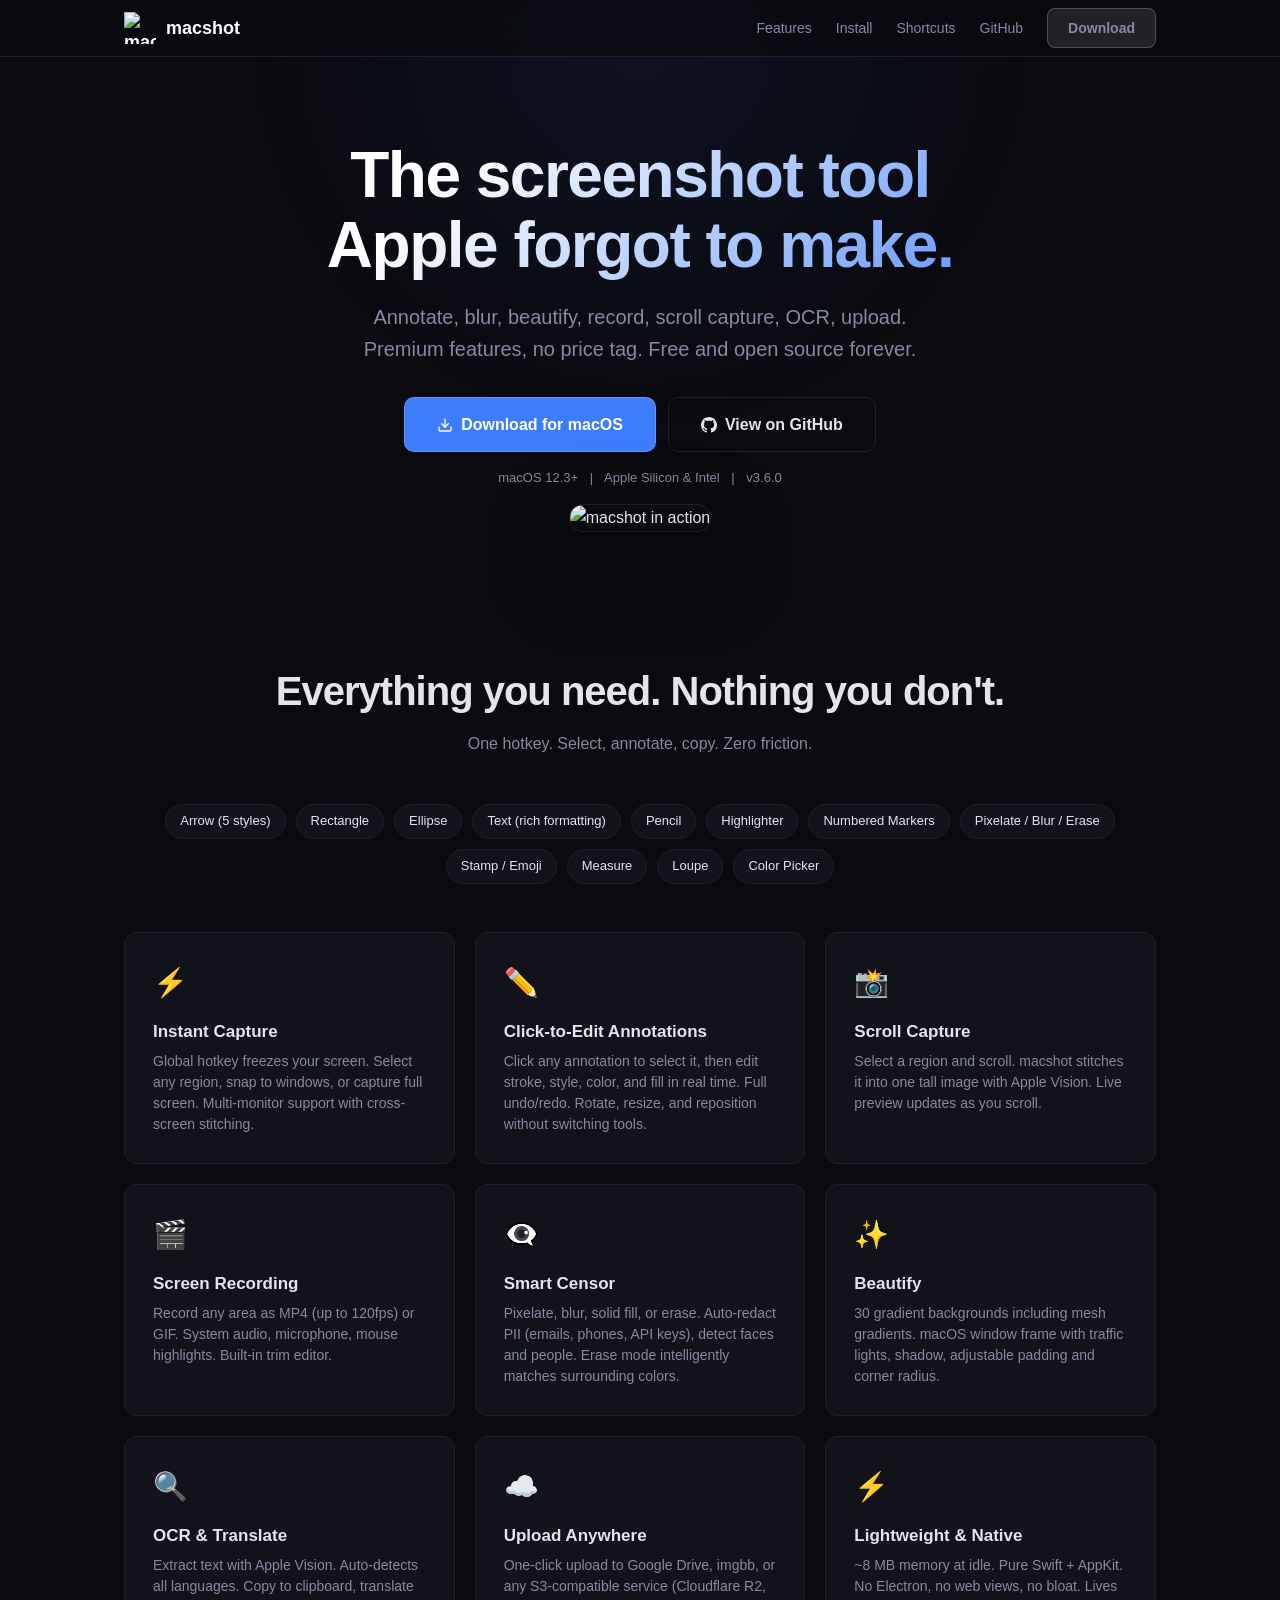
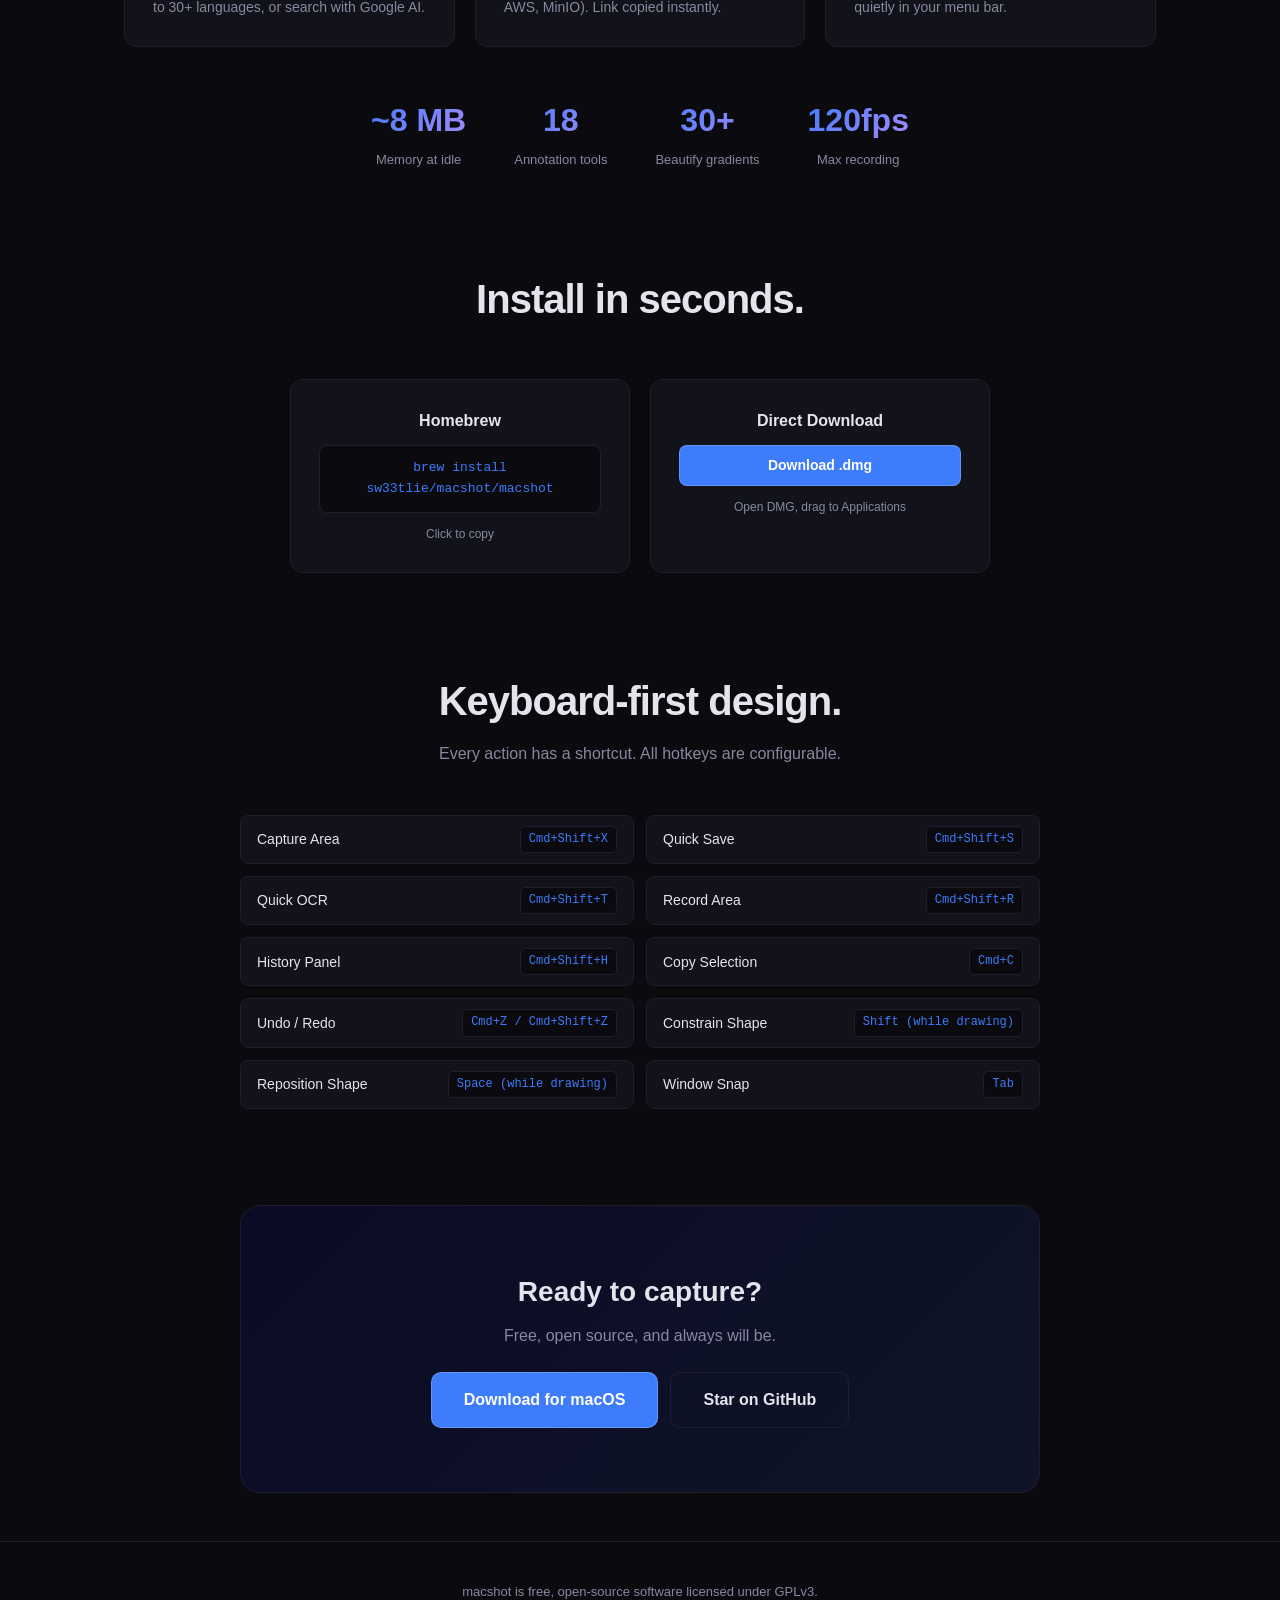
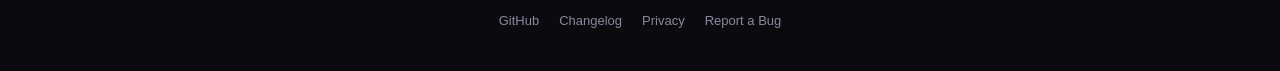
==== website/index.html @ 71cc1fae "fix: meta description matches hero messaging" ====
<!DOCTYPE html>
<html lang="en">
<head>
<meta charset="utf-8">
<meta name="viewport" content="width=device-width,initial-scale=1">
<title>macshot — Free Screenshot & Recording Tool for macOS</title>
<meta name="description" content="The screenshot tool Apple forgot to make. Annotate, blur, beautify, record, scroll capture, OCR, upload. Premium features, no price tag. Free and open source forever.">
<meta name="theme-color" content="#211BEF">
<meta property="og:title" content="macshot — Free Screenshot & Recording Tool for macOS">
<meta property="og:description" content="Capture, annotate, record. Native, fast, free. The screenshot tool Apple should have made.">
<meta property="og:type" content="website">
<meta property="og:url" content="https://macshot.io">
<meta property="og:image" content="https://macshot.io/preview.png">
<meta name="twitter:card" content="summary_large_image">
<link rel="icon" href="favicon-16.png" type="image/png" sizes="16x16">
<link rel="icon" href="favicon.png" type="image/png" sizes="32x32">
<link rel="apple-touch-icon" href="apple-touch-icon.png">
<style>
*{margin:0;padding:0;box-sizing:border-box}
:root{--accent:#3D7CFB;--accent2:#211BEF;--bg:#0a0a0f;--card:#12121a;--border:#1e1e2e;--text:#e4e4ed;--muted:#8888a0;--radius:12px}
body{font-family:-apple-system,BlinkMacSystemFont,"SF Pro Display","Segoe UI",sans-serif;background:var(--bg);color:var(--text);line-height:1.6;-webkit-font-smoothing:antialiased;overflow-x:hidden}
a{color:var(--accent);text-decoration:none}
a:hover{text-decoration:underline}

/* Glow background */
.glow{position:fixed;top:-40%;left:50%;transform:translateX(-50%);width:800px;height:800px;background:radial-gradient(circle,rgba(61,124,251,.08) 0%,transparent 70%);pointer-events:none;z-index:0}

/* Layout */
.wrap{max-width:1080px;margin:0 auto;padding:0 24px;position:relative;z-index:1}
section{padding:48px 0}

/* Nav */
nav{position:fixed;top:0;left:0;right:0;z-index:100;backdrop-filter:blur(20px);-webkit-backdrop-filter:blur(20px);background:rgba(10,10,15,.75);border-bottom:1px solid var(--border)}
nav .wrap{display:flex;align-items:center;justify-content:space-between;height:56px}
nav .logo{display:flex;align-items:center;gap:10px;font-weight:700;font-size:18px;color:#fff}
nav .logo img{width:32px;height:32px}
nav .links{display:flex;gap:24px;align-items:center;font-size:14px}
nav .links a{color:var(--muted);transition:color .2s}
nav .links a:hover{color:#fff;text-decoration:none}
@media(max-width:640px){nav .links a:not(.btn){display:none}}
.btn{display:inline-flex;align-items:center;gap:8px;padding:8px 20px;border-radius:8px;font-weight:600;font-size:14px;transition:all .2s;border:none;cursor:pointer}
.btn-primary{background:rgba(255,255,255,.1);color:#fff;border:1px solid rgba(255,255,255,.2)}
.btn-primary:hover{background:rgba(255,255,255,.18);text-decoration:none;transform:translateY(-1px)}
.btn-accent{background:var(--accent);color:#fff}
.btn-accent:hover{background:#5090ff;text-decoration:none;transform:translateY(-1px)}
.btn-outline{background:transparent;color:var(--text);border:1px solid var(--border)}
.btn-outline:hover{border-color:var(--muted);text-decoration:none}
.btn-big{padding:14px 32px;font-size:16px;border-radius:10px}

/* Hero */
.hero{padding-top:140px;text-align:center}
/* Blue buttons for hero/cta/install (override white nav button) */
.hero .btn-primary,.cta .btn-primary,.install-card .btn-primary{background:var(--accent);color:#fff}
.hero .btn-primary:hover,.cta .btn-primary:hover,.install-card .btn-primary:hover{background:#5090ff}
.hero h1{font-size:clamp(36px,6vw,64px);font-weight:800;letter-spacing:-1.5px;line-height:1.1;background:linear-gradient(135deg,#fff 30%,var(--accent));-webkit-background-clip:text;-webkit-text-fill-color:transparent;background-clip:text}
.hero .sub{font-size:clamp(16px,2.5vw,20px);color:var(--muted);max-width:600px;margin:20px auto 0}
.hero .actions{display:flex;gap:12px;justify-content:center;margin-top:32px;flex-wrap:wrap}
.hero .meta{margin-top:16px;font-size:13px;color:var(--muted)}
.hero .meta span{margin:0 8px}

/* Preview */
.preview{padding-top:0;padding-bottom:80px;margin-top:-32px;text-align:center}
.preview img{max-width:100%;border-radius:16px;box-shadow:0 32px 80px rgba(0,0,0,.5),0 0 0 1px var(--border);animation:float 6s ease-in-out infinite}
@keyframes float{0%,100%{transform:translateY(0)}50%{transform:translateY(-8px)}}

/* Features grid */
.features{display:grid;grid-template-columns:repeat(auto-fit,minmax(300px,1fr));gap:20px}
.feature{background:var(--card);border:1px solid var(--border);border-radius:var(--radius);padding:28px;transition:border-color .3s,transform .3s}
.feature:hover{border-color:rgba(61,124,251,.3);transform:translateY(-2px)}
.feature .icon{font-size:28px;margin-bottom:12px}
.feature h3{font-size:17px;font-weight:700;margin-bottom:6px}
.feature p{font-size:14px;color:var(--muted);line-height:1.5}

/* Section headers */
.section-label{text-align:center;margin-bottom:48px}
.section-label h2{font-size:clamp(28px,4vw,40px);font-weight:800;letter-spacing:-1px}
.section-label p{color:var(--muted);margin-top:8px;font-size:16px}

/* Tools strip */
.tools-strip{display:flex;flex-wrap:wrap;gap:10px;justify-content:center;margin-bottom:48px}
.tool-tag{background:var(--card);border:1px solid var(--border);padding:6px 14px;border-radius:20px;font-size:13px;font-weight:500;white-space:nowrap}

/* Install */
.install-grid{display:grid;grid-template-columns:1fr 1fr;gap:20px;max-width:700px;margin:0 auto}
@media(max-width:600px){.install-grid{grid-template-columns:1fr}}
.install-card{background:var(--card);border:1px solid var(--border);border-radius:var(--radius);padding:28px;text-align:center}
.install-card h3{font-size:16px;font-weight:700;margin-bottom:12px}
.install-card code{display:block;background:var(--bg);padding:12px 16px;border-radius:8px;font-family:"SF Mono",Menlo,monospace;font-size:13px;color:var(--accent);margin-bottom:12px;user-select:all;cursor:pointer;border:1px solid var(--border)}
.install-card .note{font-size:12px;color:var(--muted)}

/* Stats */
.stats{display:flex;justify-content:center;gap:48px;flex-wrap:wrap;margin-top:48px}
.stat{text-align:center}
.stat .num{font-size:32px;font-weight:800;background:linear-gradient(135deg,var(--accent),#a78bfa);-webkit-background-clip:text;-webkit-text-fill-color:transparent;background-clip:text}
.stat .label{font-size:13px;color:var(--muted);margin-top:4px}

/* Shortcuts */
.shortcuts{display:grid;grid-template-columns:repeat(auto-fit,minmax(260px,1fr));gap:12px;max-width:800px;margin:0 auto}
.shortcut{display:flex;justify-content:space-between;align-items:center;background:var(--card);border:1px solid var(--border);border-radius:8px;padding:10px 16px;font-size:14px}
.shortcut kbd{background:var(--bg);border:1px solid var(--border);padding:3px 8px;border-radius:5px;font-family:"SF Mono",Menlo,monospace;font-size:12px;color:var(--accent)}

/* CTA */
.cta{text-align:center;background:linear-gradient(135deg,rgba(33,27,239,.1),rgba(61,124,251,.1));border:1px solid var(--border);border-radius:20px;padding:64px 32px;margin:0 auto;max-width:800px}
.cta h2{font-size:28px;font-weight:800;margin-bottom:8px}
.cta p{color:var(--muted);margin-bottom:24px}

/* Footer */
footer{text-align:center;padding:40px 0;font-size:13px;color:var(--muted);border-top:1px solid var(--border)}
footer a{color:var(--muted)}
footer a:hover{color:var(--text)}
footer .links{display:flex;gap:20px;justify-content:center;margin-top:8px}
</style>
</head>
<body>
<div class="glow"></div>

<nav>
<div class="wrap">
<a href="/" class="logo"><img src="logo.svg" alt="macshot" width="32" height="32">macshot</a>
<div class="links">
<a href="#features">Features</a>
<a href="#install">Install</a>
<a href="#shortcuts">Shortcuts</a>
<a href="https://github.com/sw33tLie/macshot" target="_blank">GitHub</a>
<a href="https://github.com/sw33tLie/macshot/releases/latest/download/MacShot.dmg" class="btn btn-primary">Download</a>
</div>
</div>
</nav>

<section class="hero">
<div class="wrap">
<h1>The screenshot tool<br>Apple forgot to make.</h1>
<p class="sub">Annotate, blur, beautify, record, scroll capture, OCR, upload.<br>Premium features, no price tag. Free and open source forever.</p>
<div class="actions">
<a href="https://github.com/sw33tLie/macshot/releases/latest/download/MacShot.dmg" class="btn btn-primary btn-big">
<svg width="16" height="16" fill="none" stroke="currentColor" stroke-width="2" stroke-linecap="round" viewBox="0 0 24 24"><path d="M21 15v4a2 2 0 0 1-2 2H5a2 2 0 0 1-2-2v-4"/><polyline points="7 10 12 15 17 10"/><line x1="12" y1="15" x2="12" y2="3"/></svg>
Download for macOS
</a>
<a href="https://github.com/sw33tLie/macshot" class="btn btn-outline btn-big" target="_blank">
<svg width="16" height="16" viewBox="0 0 16 16" fill="currentColor"><path d="M8 0C3.58 0 0 3.58 0 8c0 3.54 2.29 6.53 5.47 7.59.4.07.55-.17.55-.38 0-.19-.01-.82-.01-1.49-2.01.37-2.53-.49-2.69-.94-.09-.23-.48-.94-.82-1.13-.28-.15-.68-.52-.01-.53.63-.01 1.08.58 1.23.82.72 1.21 1.87.87 2.33.66.07-.52.28-.87.51-1.07-1.78-.2-3.64-.89-3.64-3.95 0-.87.31-1.59.82-2.15-.08-.2-.36-1.02.08-2.12 0 0 .67-.21 2.2.82.64-.18 1.32-.27 2-.27.68 0 1.36.09 2 .27 1.53-1.04 2.2-.82 2.2-.82.44 1.1.16 1.92.08 2.12.51.56.82 1.27.82 2.15 0 3.07-1.87 3.75-3.65 3.95.29.25.54.73.54 1.48 0 1.07-.01 1.93-.01 2.2 0 .21.15.46.55.38A8.01 8.01 0 0 0 16 8c0-4.42-3.58-8-8-8z"/></svg>
View on GitHub
</a>
</div>
<p class="meta">macOS 12.3+ <span>|</span> Apple Silicon & Intel <span>|</span> v3.6.0</p>
</div>
</section>

<section class="preview">
<div class="wrap">
<img src="preview.png" alt="macshot in action" width="700" loading="lazy">
</div>
</section>

<section id="features">
<div class="wrap">
<div class="section-label">
<h2>Everything you need. Nothing you don't.</h2>
<p>One hotkey. Select, annotate, copy. Zero friction.</p>
</div>

<div class="tools-strip">
<span class="tool-tag">Arrow (5 styles)</span>
<span class="tool-tag">Rectangle</span>
<span class="tool-tag">Ellipse</span>
<span class="tool-tag">Text (rich formatting)</span>
<span class="tool-tag">Pencil</span>
<span class="tool-tag">Highlighter</span>
<span class="tool-tag">Numbered Markers</span>
<span class="tool-tag">Pixelate / Blur / Erase</span>
<span class="tool-tag">Stamp / Emoji</span>
<span class="tool-tag">Measure</span>
<span class="tool-tag">Loupe</span>
<span class="tool-tag">Color Picker</span>
</div>

<div class="features">
<div class="feature">
<div class="icon">&#9889;</div>
<h3>Instant Capture</h3>
<p>Global hotkey freezes your screen. Select any region, snap to windows, or capture full screen. Multi-monitor support with cross-screen stitching.</p>
</div>
<div class="feature">
<div class="icon">&#9999;&#65039;</div>
<h3>Click-to-Edit Annotations</h3>
<p>Click any annotation to select it, then edit stroke, style, color, and fill in real time. Full undo/redo. Rotate, resize, and reposition without switching tools.</p>
</div>
<div class="feature">
<div class="icon">&#128248;</div>
<h3>Scroll Capture</h3>
<p>Select a region and scroll. macshot stitches it into one tall image with Apple Vision. Live preview updates as you scroll.</p>
</div>
<div class="feature">
<div class="icon">&#127916;</div>
<h3>Screen Recording</h3>
<p>Record any area as MP4 (up to 120fps) or GIF. System audio, microphone, mouse highlights. Built-in trim editor.</p>
</div>
<div class="feature">
<div class="icon">&#128065;&#8205;&#128488;&#65039;</div>
<h3>Smart Censor</h3>
<p>Pixelate, blur, solid fill, or erase. Auto-redact PII (emails, phones, API keys), detect faces and people. Erase mode intelligently matches surrounding colors.</p>
</div>
<div class="feature">
<div class="icon">&#10024;</div>
<h3>Beautify</h3>
<p>30 gradient backgrounds including mesh gradients. macOS window frame with traffic lights, shadow, adjustable padding and corner radius.</p>
</div>
<div class="feature">
<div class="icon">&#128269;</div>
<h3>OCR & Translate</h3>
<p>Extract text with Apple Vision. Auto-detects all languages. Copy to clipboard, translate to 30+ languages, or search with Google AI.</p>
</div>
<div class="feature">
<div class="icon">&#9729;&#65039;</div>
<h3>Upload Anywhere</h3>
<p>One-click upload to Google Drive, imgbb, or any S3-compatible service (Cloudflare R2, AWS, MinIO). Link copied instantly.</p>
</div>
<div class="feature">
<div class="icon">&#9889;</div>
<h3>Lightweight & Native</h3>
<p>~8 MB memory at idle. Pure Swift + AppKit. No Electron, no web views, no bloat. Lives quietly in your menu bar.</p>
</div>
</div>

<div class="stats">
<div class="stat"><div class="num">~8 MB</div><div class="label">Memory at idle</div></div>
<div class="stat"><div class="num">18</div><div class="label">Annotation tools</div></div>
<div class="stat"><div class="num">30+</div><div class="label">Beautify gradients</div></div>
<div class="stat"><div class="num">120fps</div><div class="label">Max recording</div></div>
</div>
</div>
</section>

<section id="install">
<div class="wrap">
<div class="section-label">
<h2>Install in seconds.</h2>
</div>
<div class="install-grid">
<div class="install-card">
<h3>Homebrew</h3>
<code onclick="navigator.clipboard.writeText('brew install sw33tlie/macshot/macshot')">brew install sw33tlie/macshot/macshot</code>
<p class="note">Click to copy</p>
</div>
<div class="install-card">
<h3>Direct Download</h3>
<a href="https://github.com/sw33tLie/macshot/releases/latest/download/MacShot.dmg" class="btn btn-primary" style="width:100%;justify-content:center">Download .dmg</a>
<p class="note" style="margin-top:12px">Open DMG, drag to Applications</p>
</div>
</div>
</div>
</section>

<section id="shortcuts">
<div class="wrap">
<div class="section-label">
<h2>Keyboard-first design.</h2>
<p>Every action has a shortcut. All hotkeys are configurable.</p>
</div>
<div class="shortcuts">
<div class="shortcut"><span>Capture Area</span><kbd>Cmd+Shift+X</kbd></div>
<div class="shortcut"><span>Quick Save</span><kbd>Cmd+Shift+S</kbd></div>
<div class="shortcut"><span>Quick OCR</span><kbd>Cmd+Shift+T</kbd></div>
<div class="shortcut"><span>Record Area</span><kbd>Cmd+Shift+R</kbd></div>
<div class="shortcut"><span>History Panel</span><kbd>Cmd+Shift+H</kbd></div>
<div class="shortcut"><span>Copy Selection</span><kbd>Cmd+C</kbd></div>
<div class="shortcut"><span>Undo / Redo</span><kbd>Cmd+Z / Cmd+Shift+Z</kbd></div>
<div class="shortcut"><span>Constrain Shape</span><kbd>Shift (while drawing)</kbd></div>
<div class="shortcut"><span>Reposition Shape</span><kbd>Space (while drawing)</kbd></div>
<div class="shortcut"><span>Window Snap</span><kbd>Tab</kbd></div>
</div>
</div>
</section>

<section>
<div class="wrap">
<div class="cta">
<h2>Ready to capture?</h2>
<p>Free, open source, and always will be.</p>
<div style="display:flex;gap:12px;justify-content:center;flex-wrap:wrap">
<a href="https://github.com/sw33tLie/macshot/releases/latest" class="btn btn-primary btn-big" target="_blank">Download for macOS</a>
<a href="https://github.com/sw33tLie/macshot" class="btn btn-outline btn-big" target="_blank">Star on GitHub</a>
</div>
</div>
</div>
</section>

<footer>
<div class="wrap">
<p>macshot is free, open-source software licensed under GPLv3.</p>
<div class="links">
<a href="https://github.com/sw33tLie/macshot">GitHub</a>
<a href="https://github.com/sw33tLie/macshot/blob/main/CHANGELOG.md">Changelog</a>
<a href="https://github.com/sw33tLie/macshot/blob/main/PRIVACY.md">Privacy</a>
<a href="https://github.com/sw33tLie/macshot/issues">Report a Bug</a>
</div>
</div>
</footer>
</body>
</html>
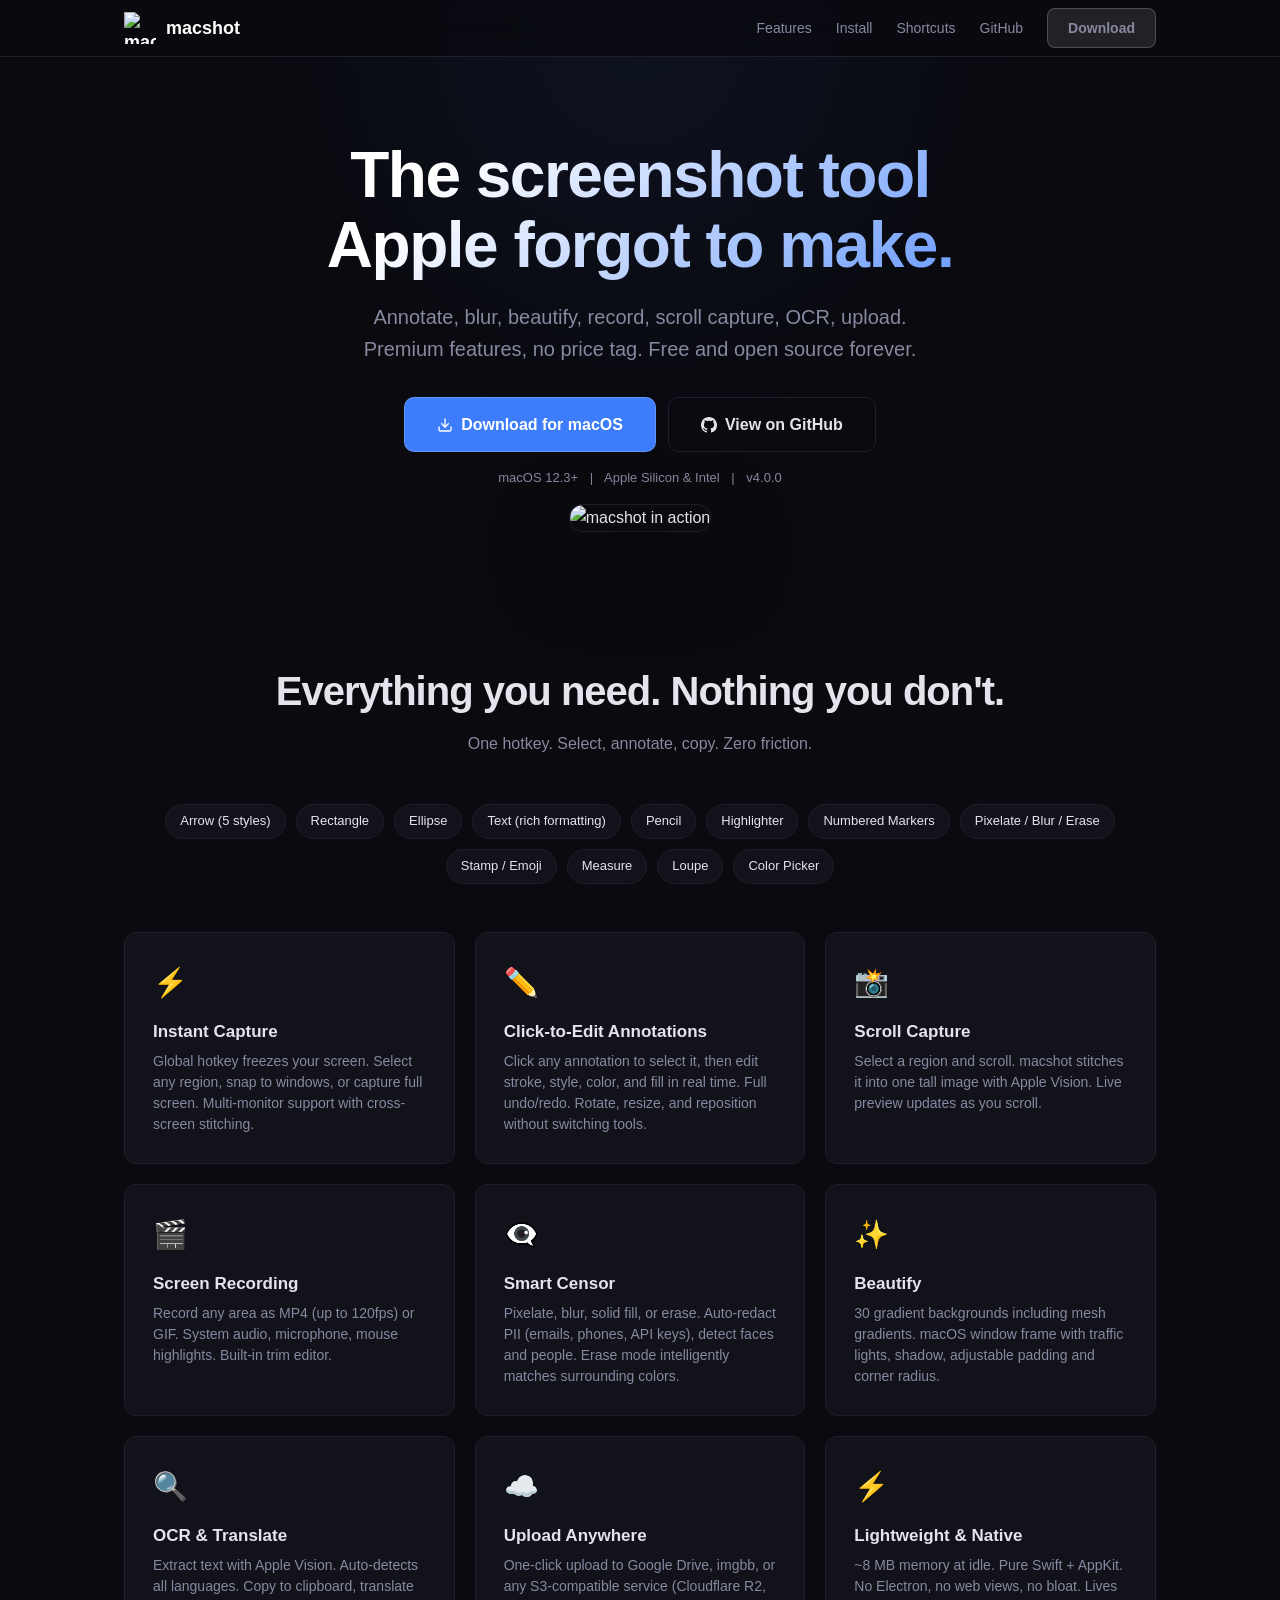
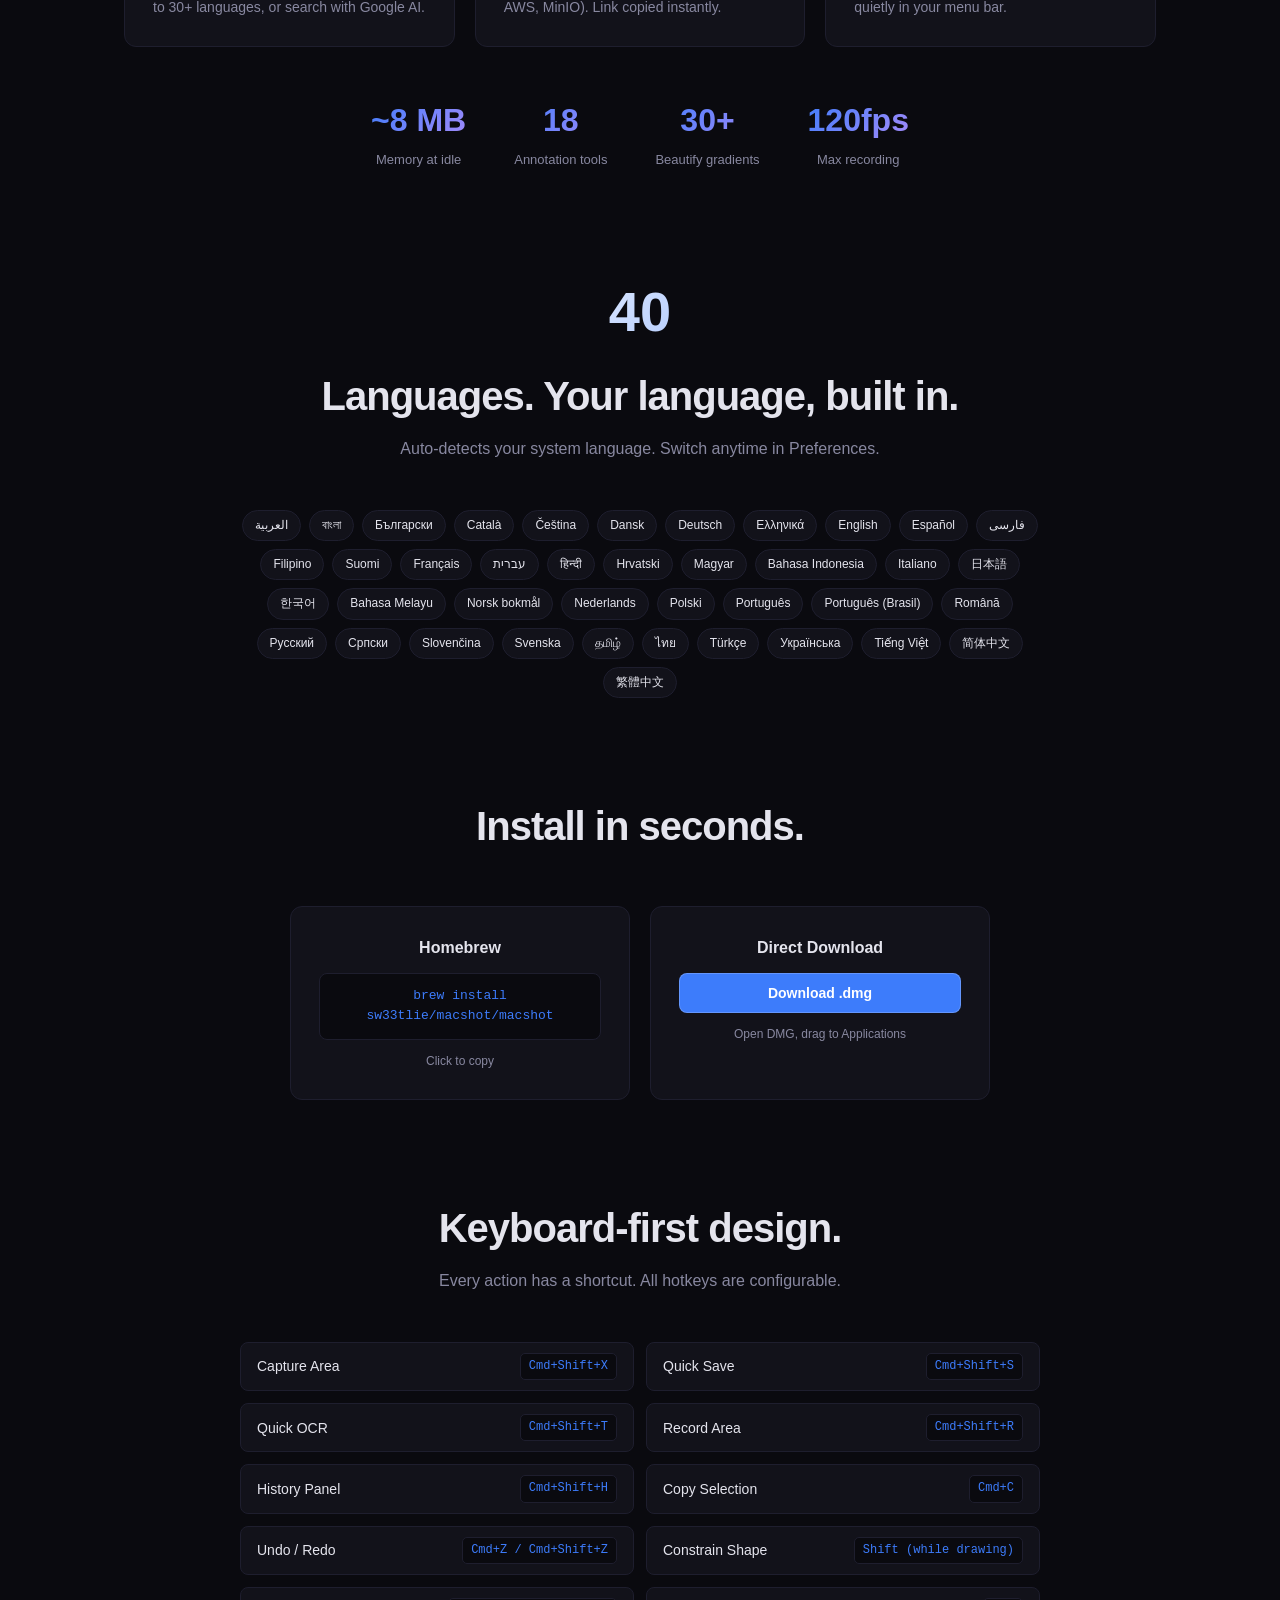
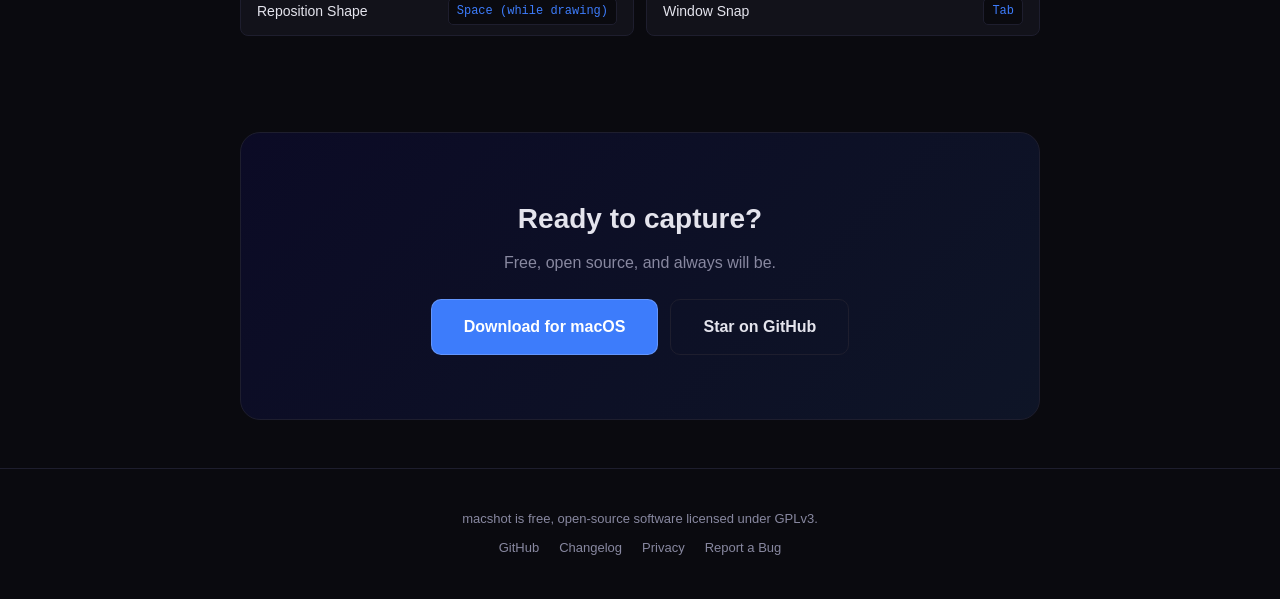
==== commit 506c7720: "ci: update appcast.xml for v4.0.0" ====
--- a/website/index.html
+++ b/website/index.html
@@ -80,6 +80,11 @@
 .tools-strip{display:flex;flex-wrap:wrap;gap:10px;justify-content:center;margin-bottom:48px}
 .tool-tag{background:var(--card);border:1px solid var(--border);padding:6px 14px;border-radius:20px;font-size:13px;font-weight:500;white-space:nowrap}
 
+/* Language tags */
+.lang-grid{display:flex;flex-wrap:wrap;gap:8px;justify-content:center;max-width:800px;margin:0 auto}
+.lang-tag{background:var(--card);border:1px solid var(--border);padding:5px 12px;border-radius:16px;font-size:12px;font-weight:500;white-space:nowrap;color:var(--text)}
+.lang-count{font-size:clamp(36px,5vw,56px);font-weight:800;background:linear-gradient(135deg,#fff 30%,var(--accent));-webkit-background-clip:text;-webkit-text-fill-color:transparent;background-clip:text;margin-bottom:8px}
+
 /* Install */
 .install-grid{display:grid;grid-template-columns:1fr 1fr;gap:20px;max-width:700px;margin:0 auto}
 @media(max-width:600px){.install-grid{grid-template-columns:1fr}}
@@ -141,7 +146,7 @@
 View on GitHub
 </a>
 </div>
-<p class="meta">macOS 12.3+ <span>|</span> Apple Silicon & Intel <span>|</span> v3.6.0</p>
+<p class="meta">macOS 12.3+ <span>|</span> Apple Silicon & Intel <span>|</span> v4.0.0</p>
 </div>
 </section>
 
@@ -230,6 +235,58 @@
 </div>
 </section>
 
+<section>
+<div class="wrap">
+<div class="section-label">
+<div class="lang-count">40</div>
+<h2>Languages. Your language, built in.</h2>
+<p>Auto-detects your system language. Switch anytime in Preferences.</p>
+</div>
+<div class="lang-grid">
+<span class="lang-tag">العربية</span>
+<span class="lang-tag">বাংলা</span>
+<span class="lang-tag">Български</span>
+<span class="lang-tag">Català</span>
+<span class="lang-tag">Čeština</span>
+<span class="lang-tag">Dansk</span>
+<span class="lang-tag">Deutsch</span>
+<span class="lang-tag">Ελληνικά</span>
+<span class="lang-tag">English</span>
+<span class="lang-tag">Español</span>
+<span class="lang-tag">فارسی</span>
+<span class="lang-tag">Filipino</span>
+<span class="lang-tag">Suomi</span>
+<span class="lang-tag">Français</span>
+<span class="lang-tag">עברית</span>
+<span class="lang-tag">हिन्दी</span>
+<span class="lang-tag">Hrvatski</span>
+<span class="lang-tag">Magyar</span>
+<span class="lang-tag">Bahasa Indonesia</span>
+<span class="lang-tag">Italiano</span>
+<span class="lang-tag">日本語</span>
+<span class="lang-tag">한국어</span>
+<span class="lang-tag">Bahasa Melayu</span>
+<span class="lang-tag">Norsk bokmål</span>
+<span class="lang-tag">Nederlands</span>
+<span class="lang-tag">Polski</span>
+<span class="lang-tag">Português</span>
+<span class="lang-tag">Português (Brasil)</span>
+<span class="lang-tag">Română</span>
+<span class="lang-tag">Русский</span>
+<span class="lang-tag">Српски</span>
+<span class="lang-tag">Slovenčina</span>
+<span class="lang-tag">Svenska</span>
+<span class="lang-tag">தமிழ்</span>
+<span class="lang-tag">ไทย</span>
+<span class="lang-tag">Türkçe</span>
+<span class="lang-tag">Українська</span>
+<span class="lang-tag">Tiếng Việt</span>
+<span class="lang-tag">简体中文</span>
+<span class="lang-tag">繁體中文</span>
+</div>
+</div>
+</section>
+
 <section id="install">
 <div class="wrap">
 <div class="section-label">
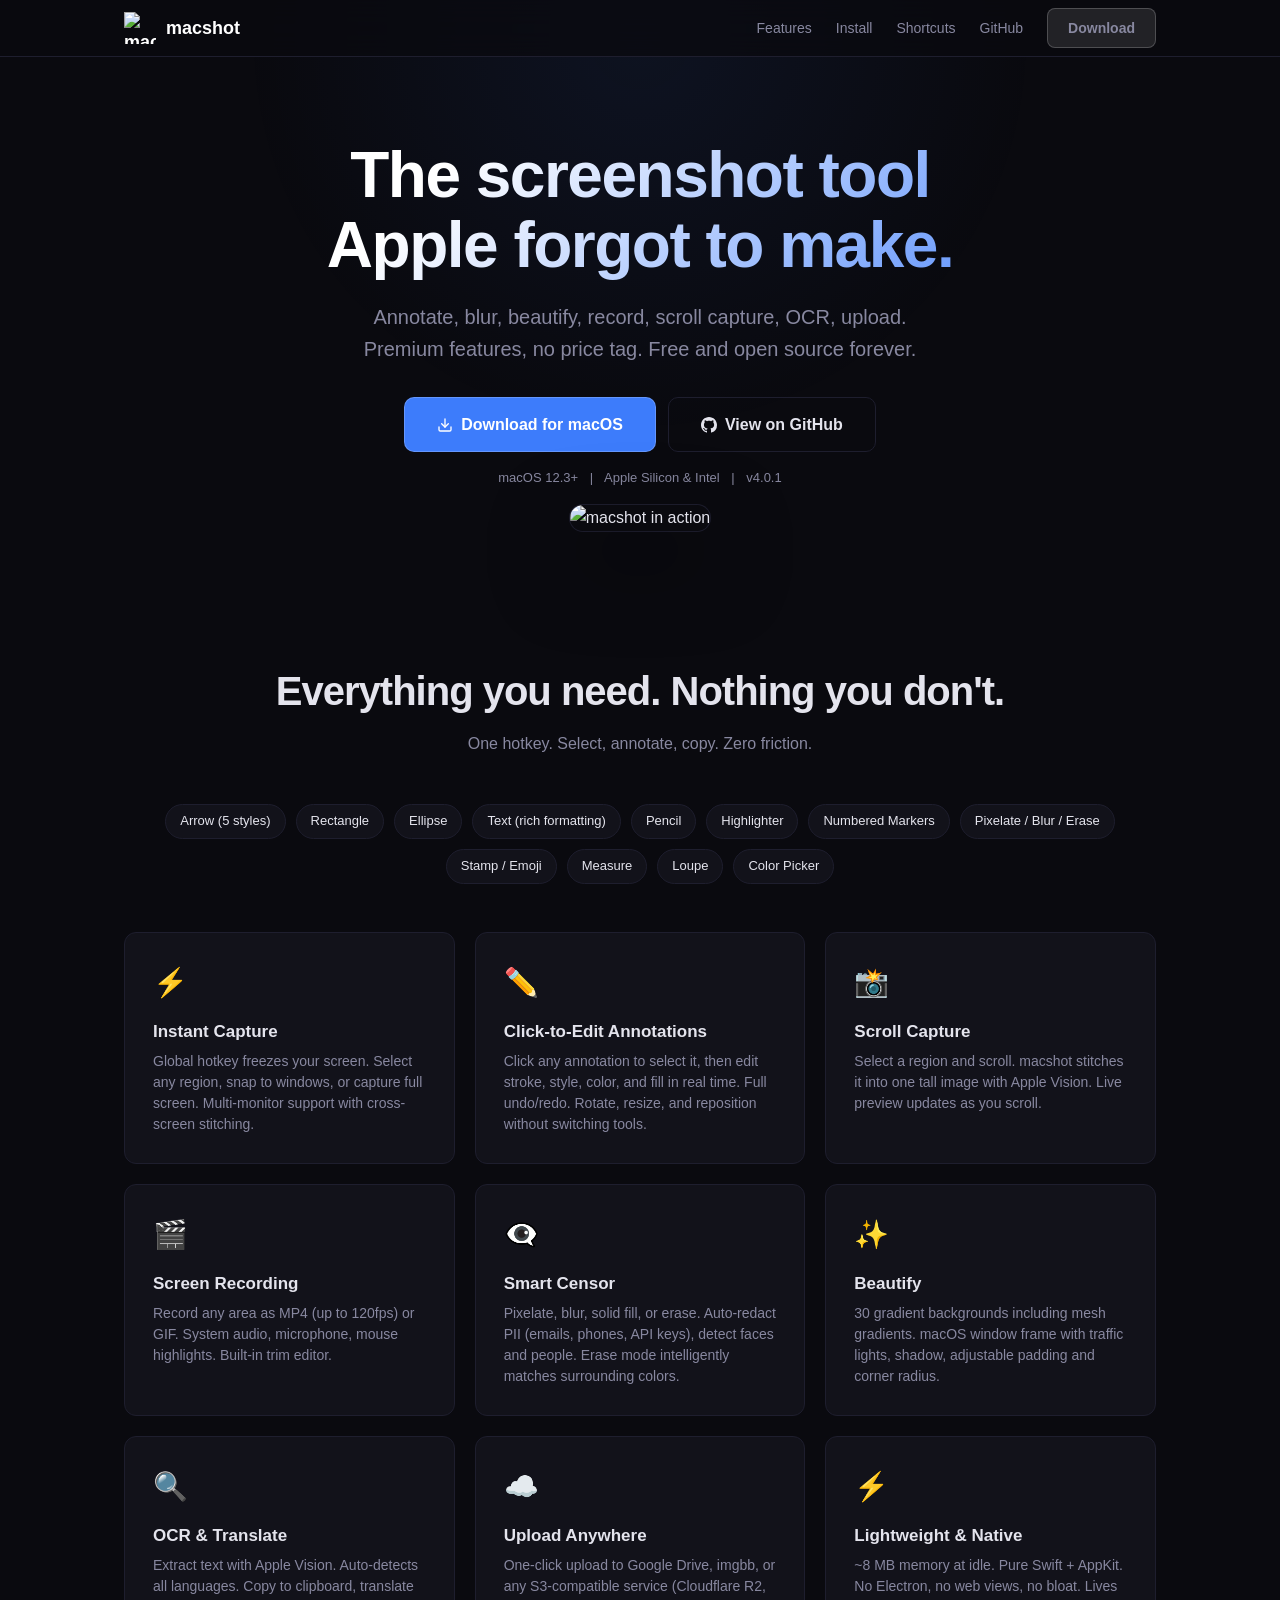
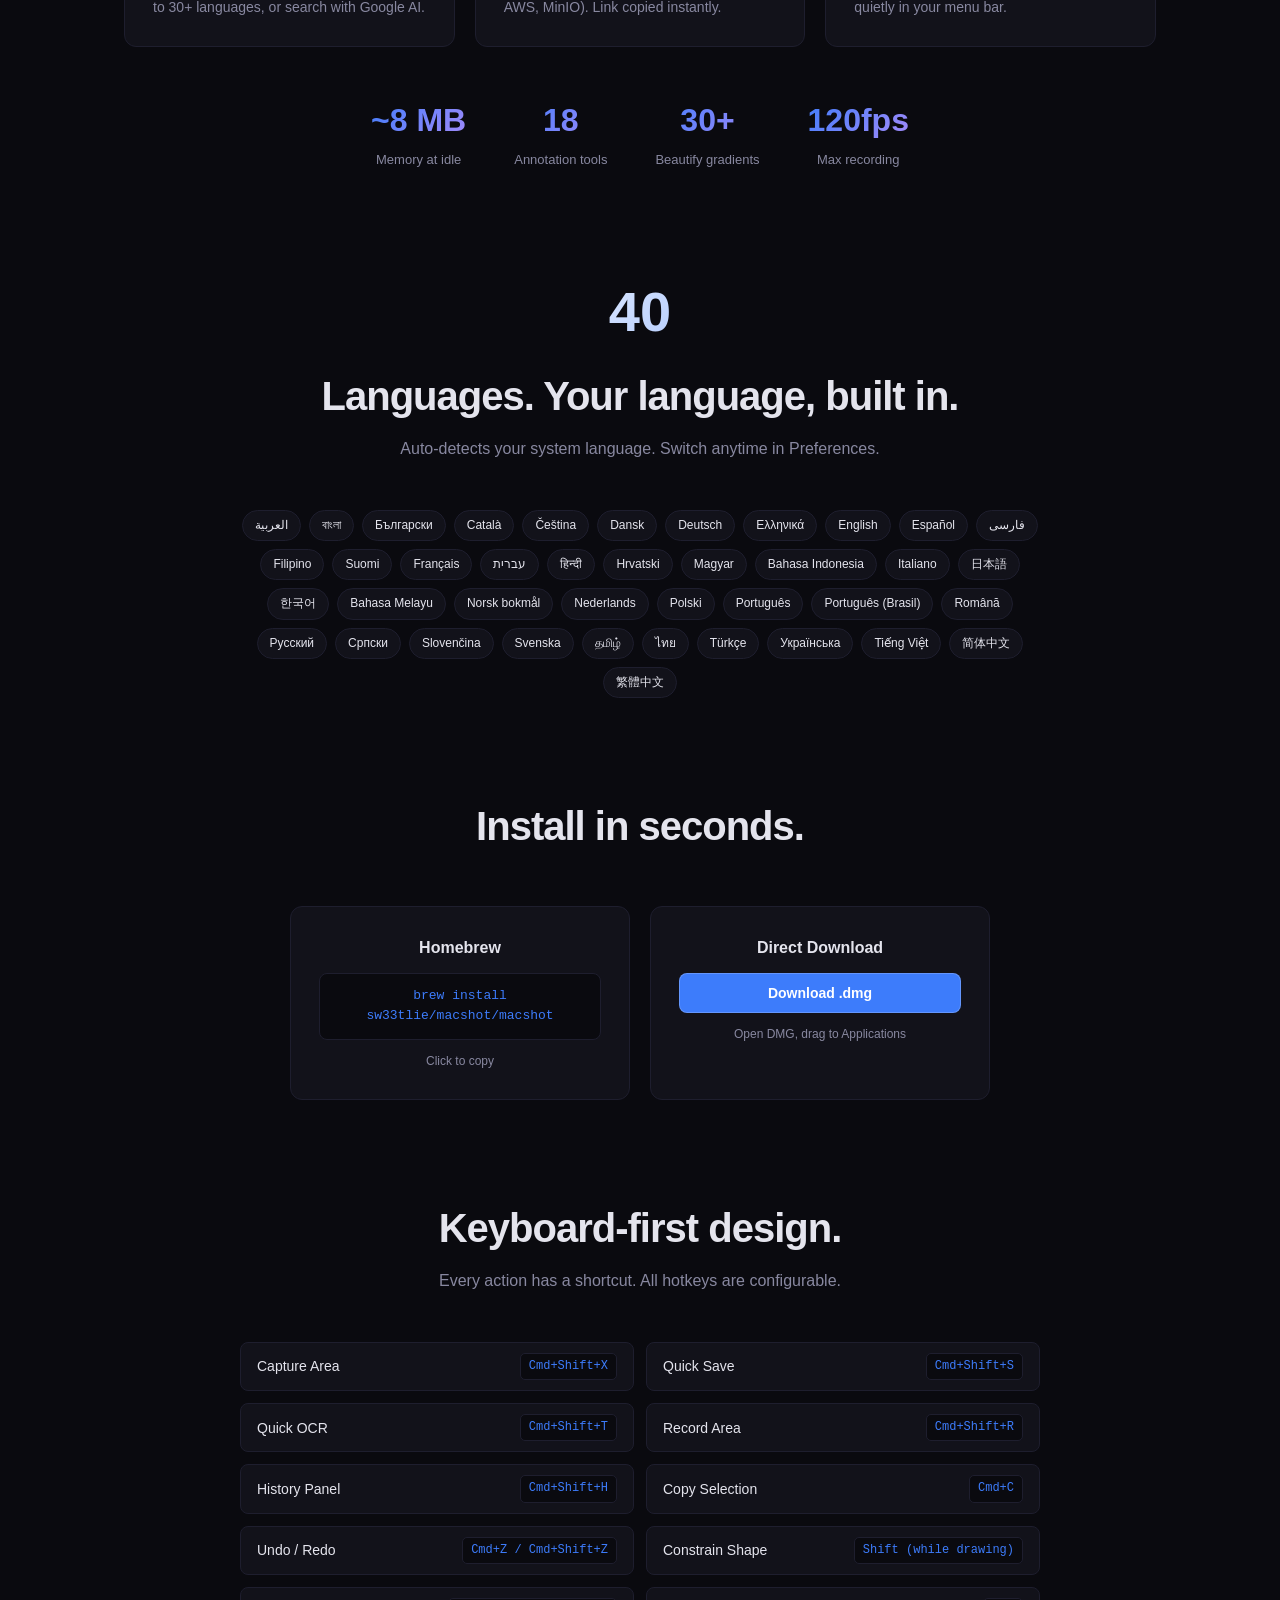
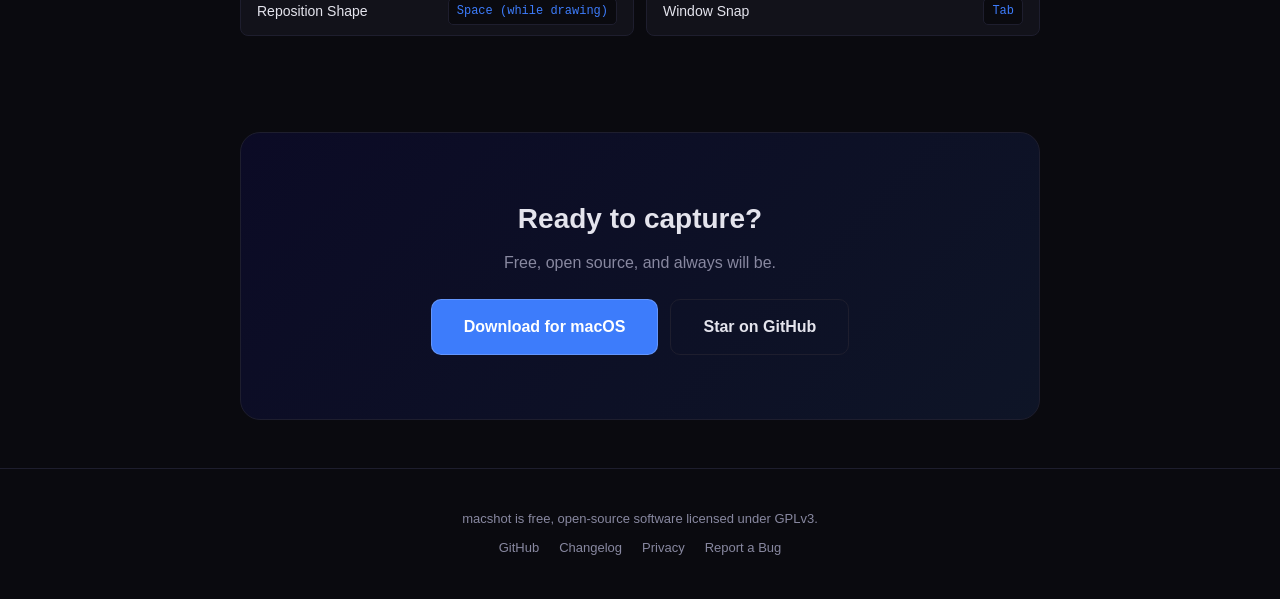
==== commit 2adb8d5e: "fix: crash on macOS 26 with mesh gradient beautify + center menu bar icon Pre-render mesh gradient C" ====
--- a/website/index.html
+++ b/website/index.html
@@ -146,7 +146,7 @@
 View on GitHub
 </a>
 </div>
-<p class="meta">macOS 12.3+ <span>|</span> Apple Silicon & Intel <span>|</span> v4.0.0</p>
+<p class="meta">macOS 12.3+ <span>|</span> Apple Silicon & Intel <span>|</span> v4.0.1</p>
 </div>
 </section>
 
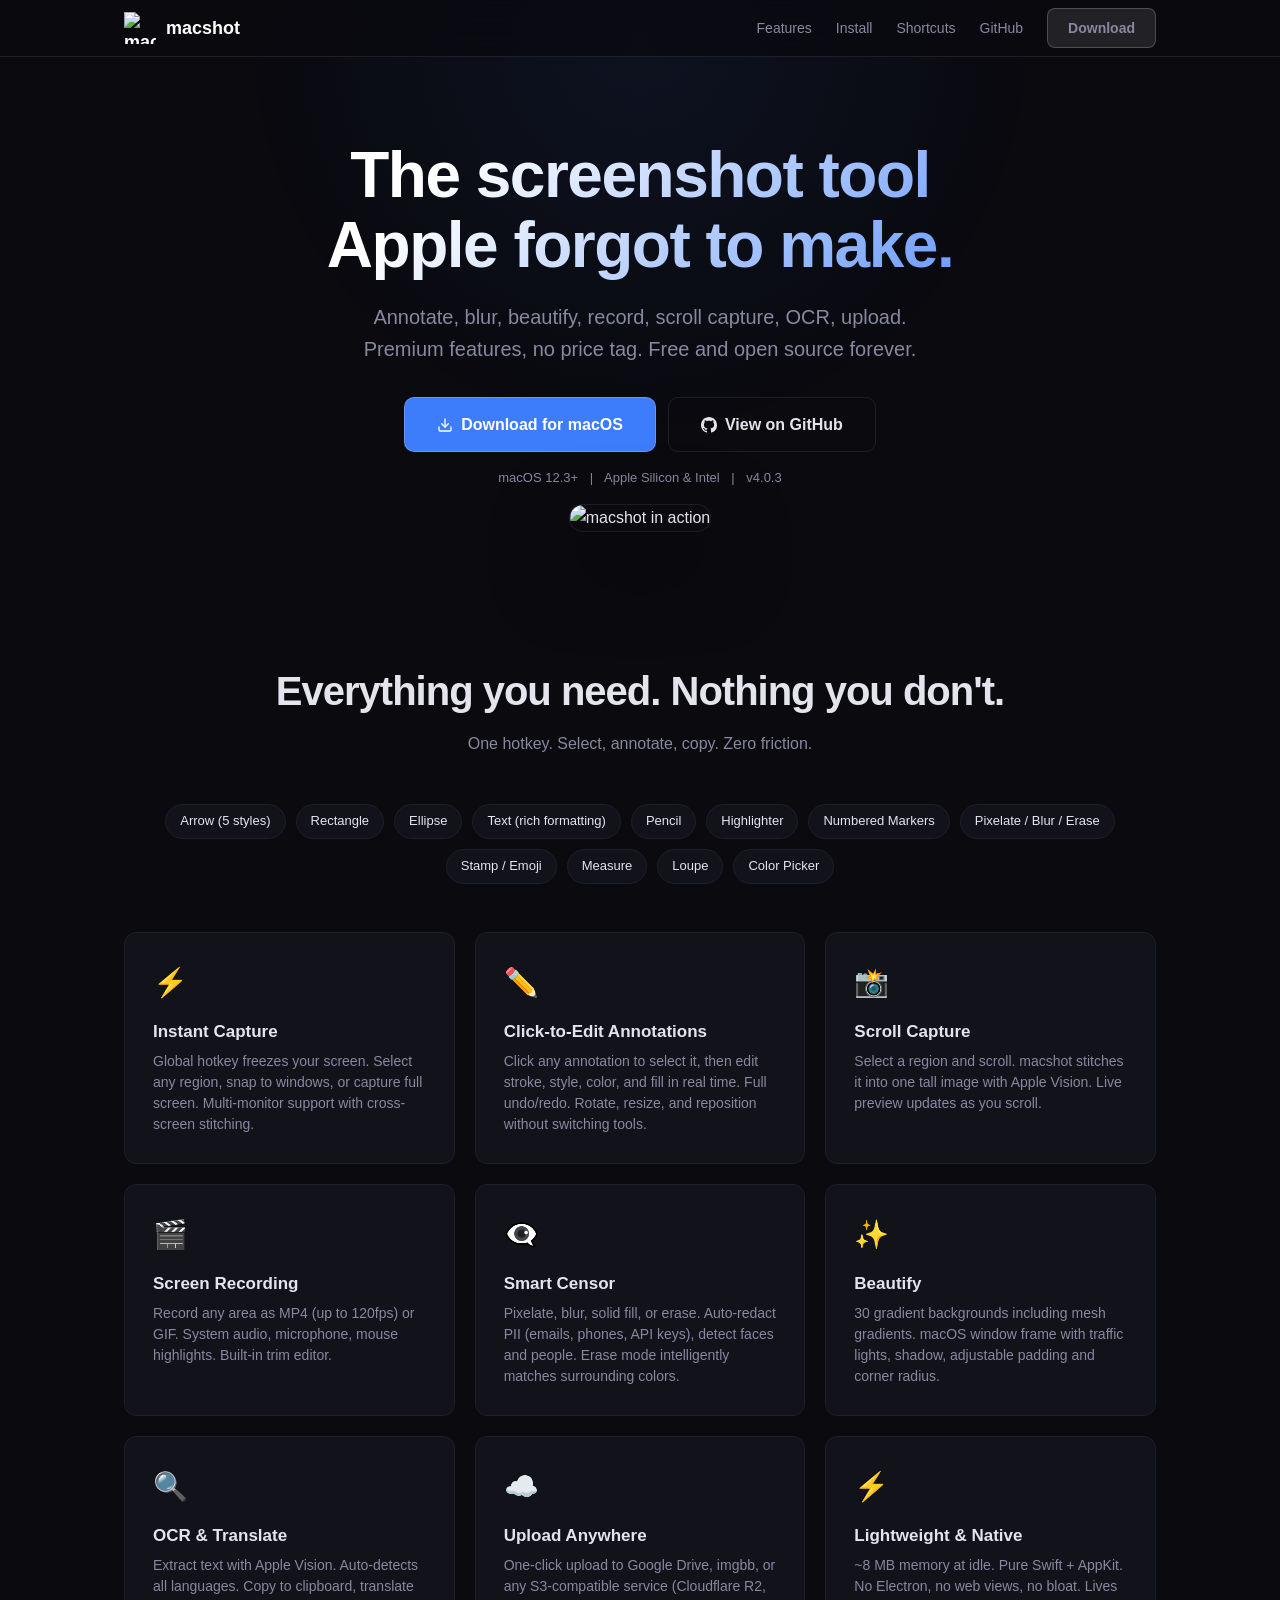
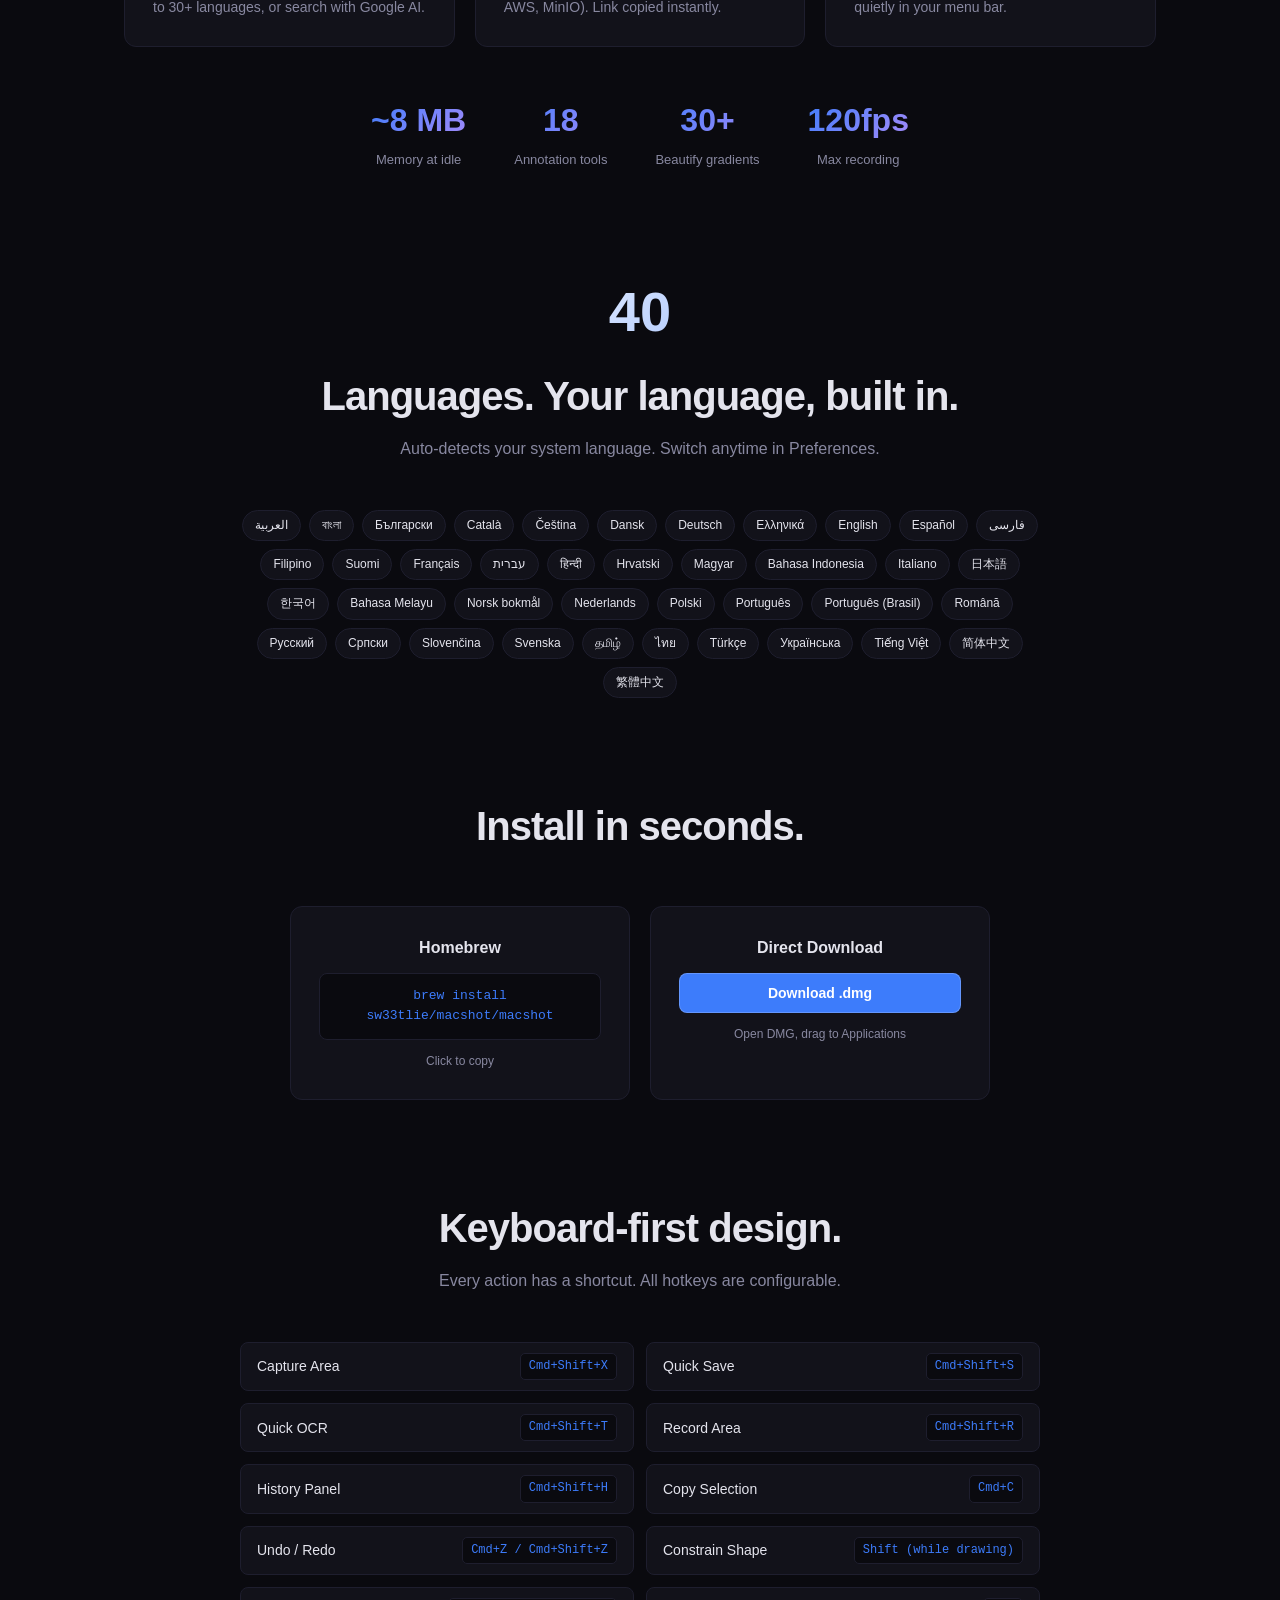
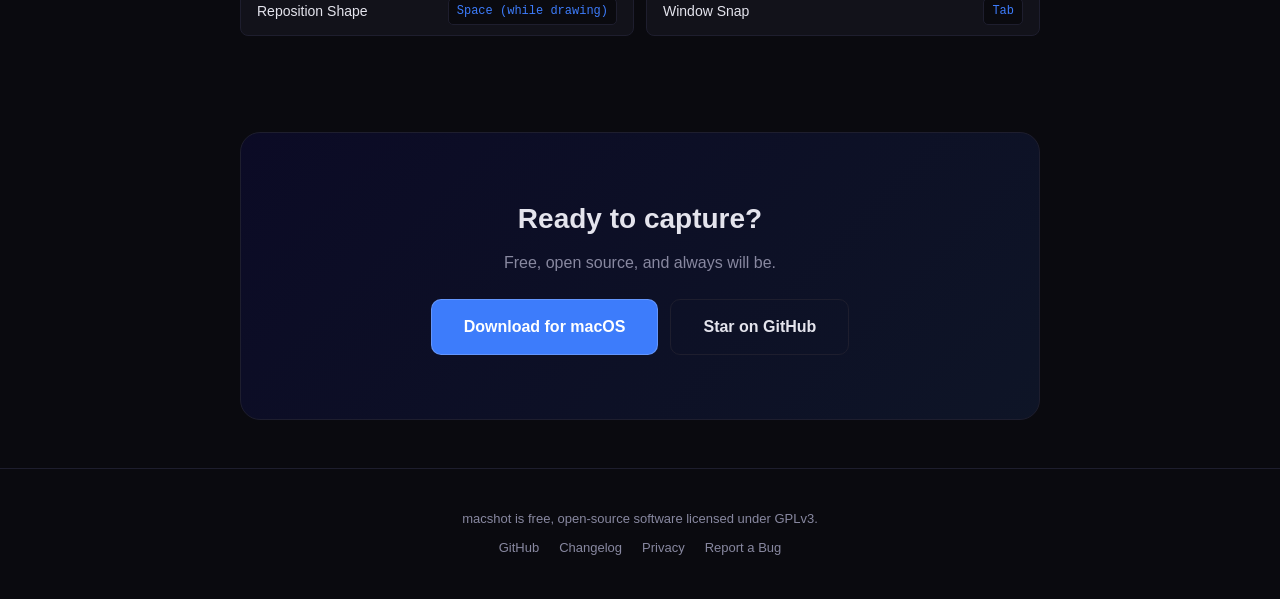
==== commit 6950d2a9: "ci: update appcast.xml for v4.0.3" ====
--- a/website/index.html
+++ b/website/index.html
@@ -146,7 +146,7 @@
 View on GitHub
 </a>
 </div>
-<p class="meta">macOS 12.3+ <span>|</span> Apple Silicon & Intel <span>|</span> v4.0.1</p>
+<p class="meta">macOS 12.3+ <span>|</span> Apple Silicon & Intel <span>|</span> v4.0.3</p>
 </div>
 </section>
 
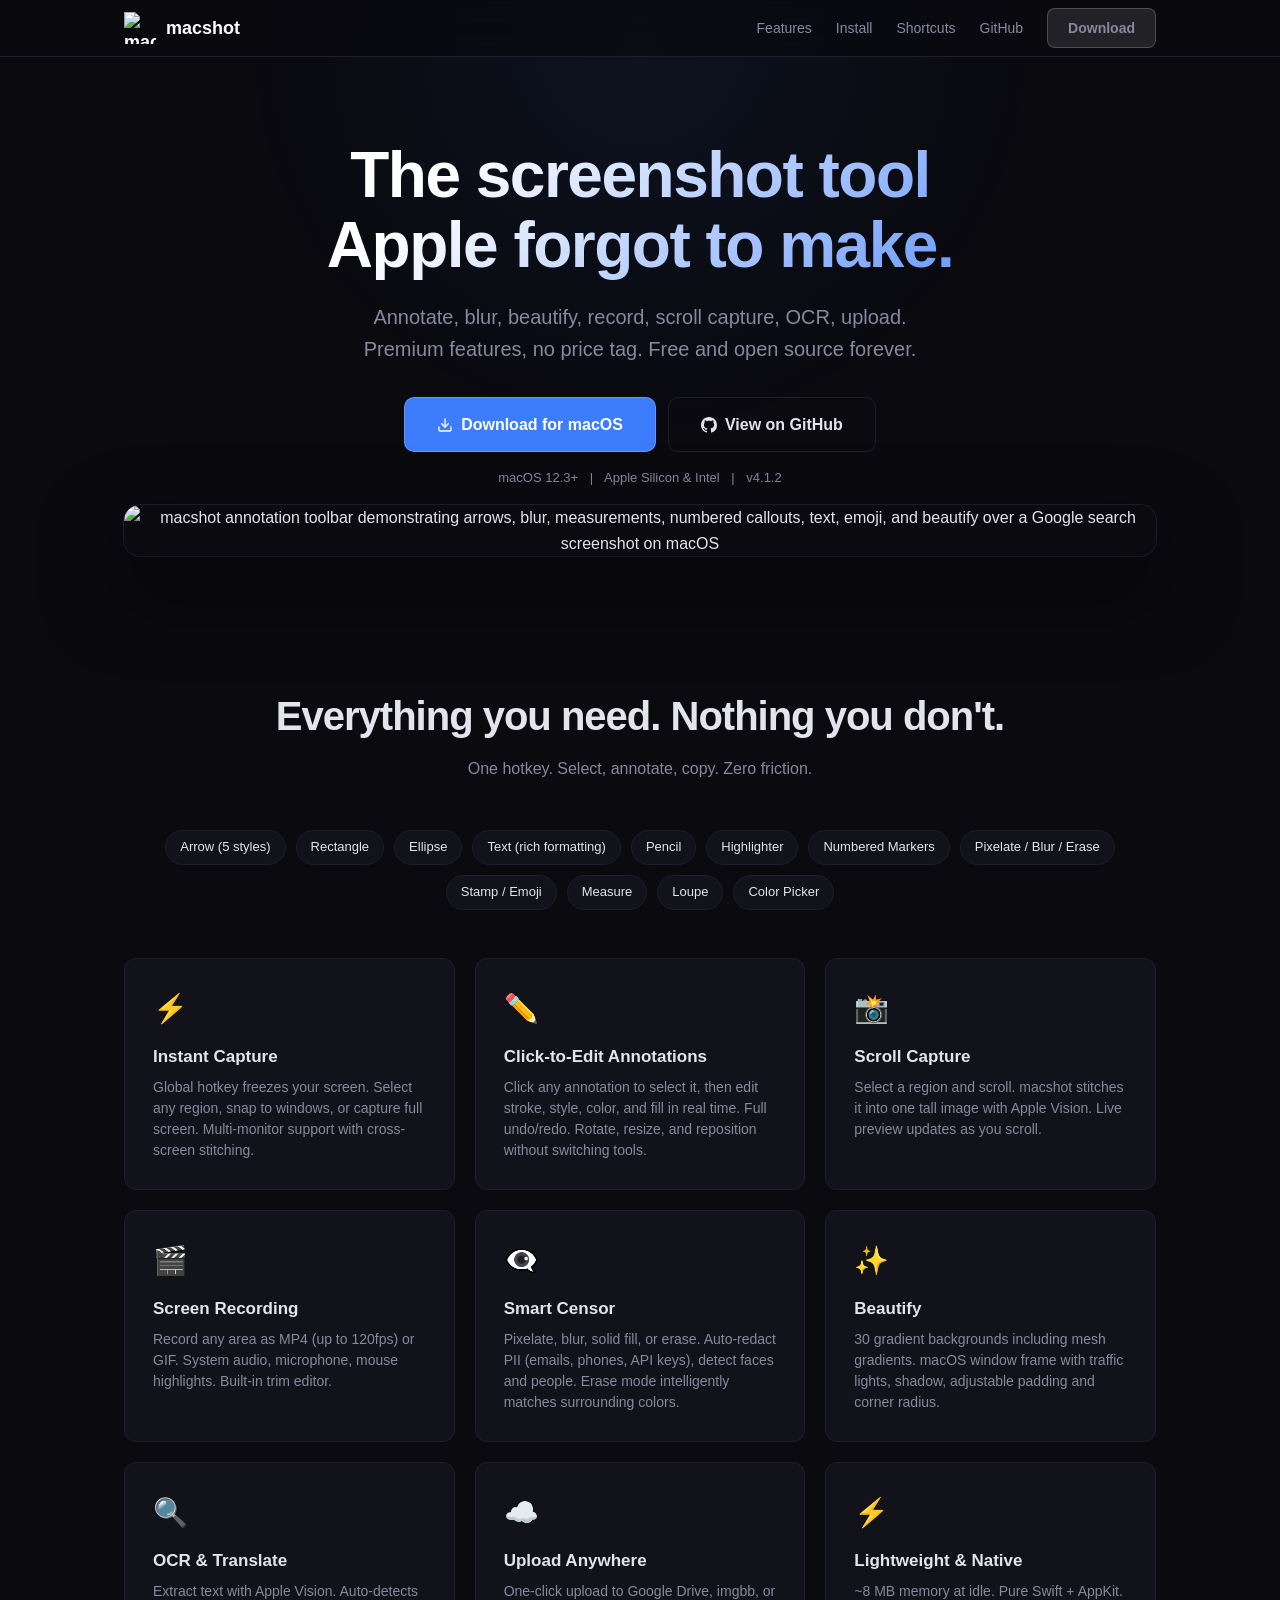
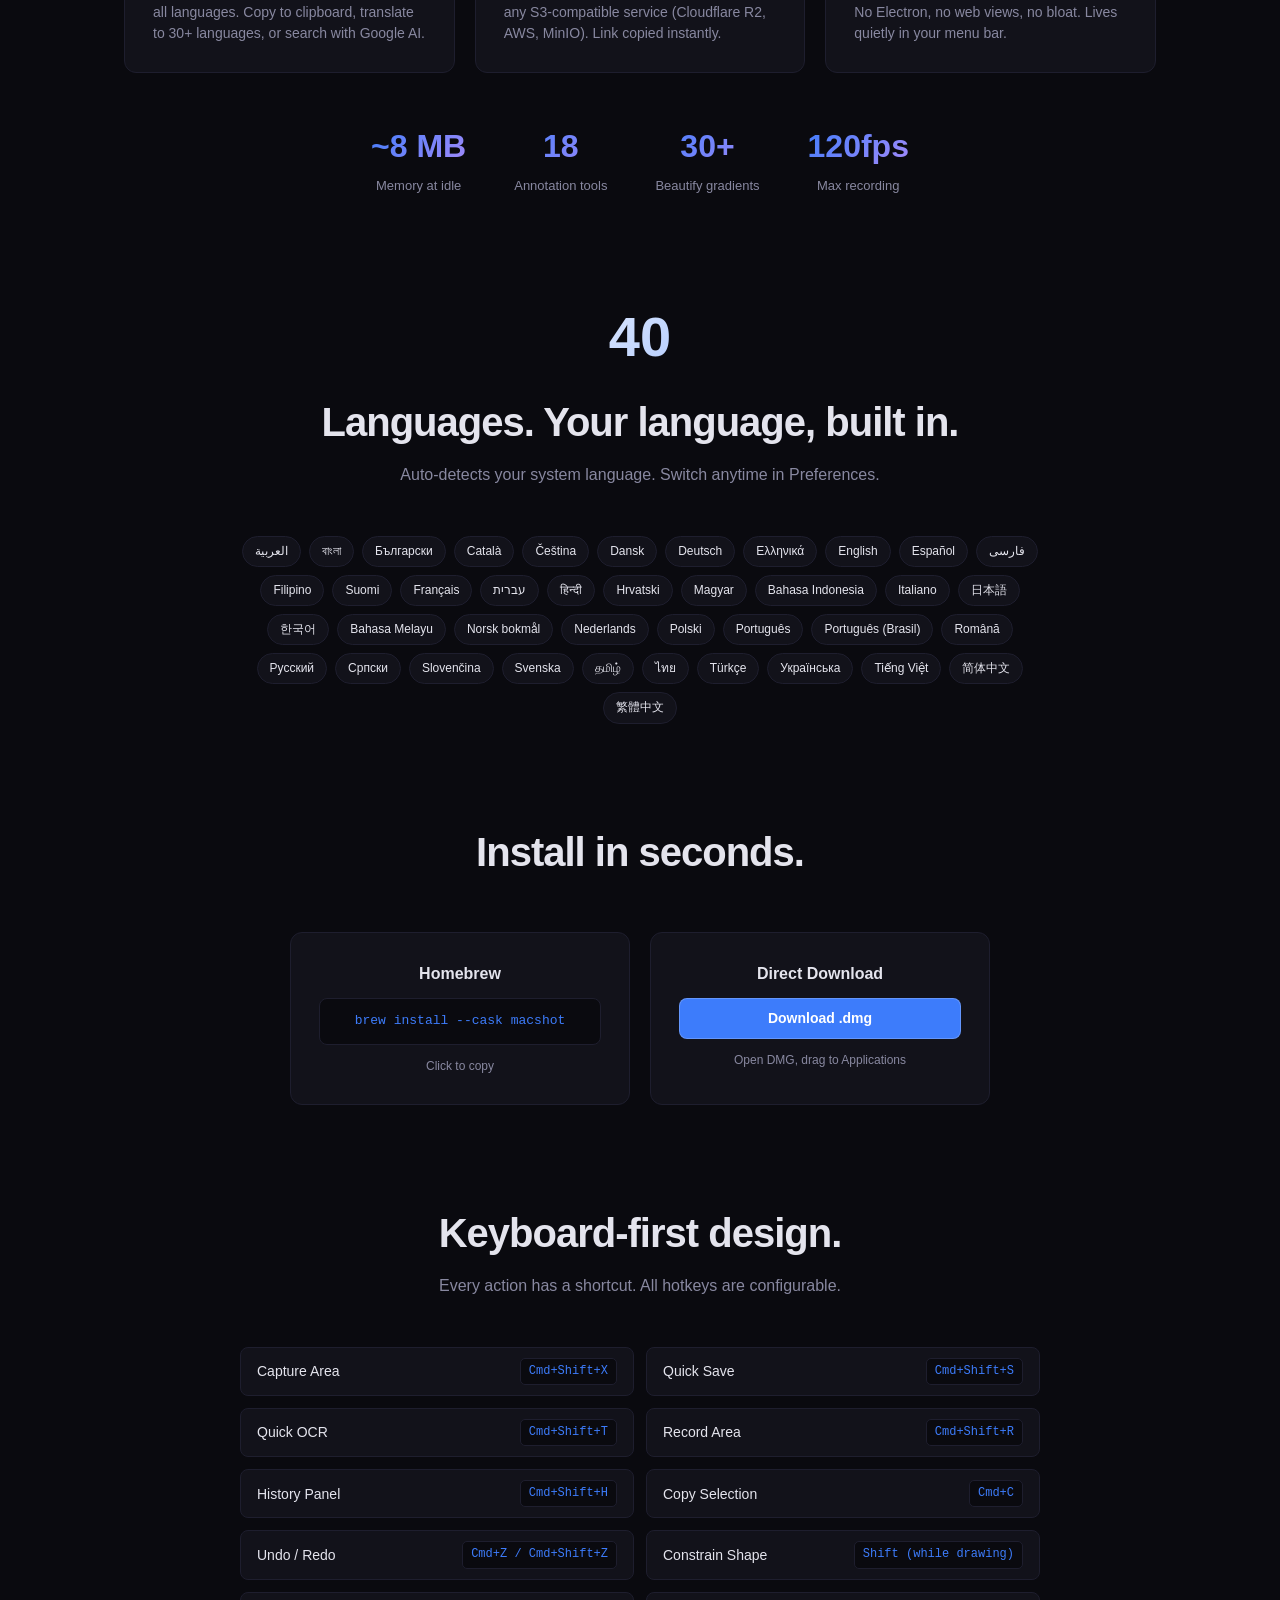
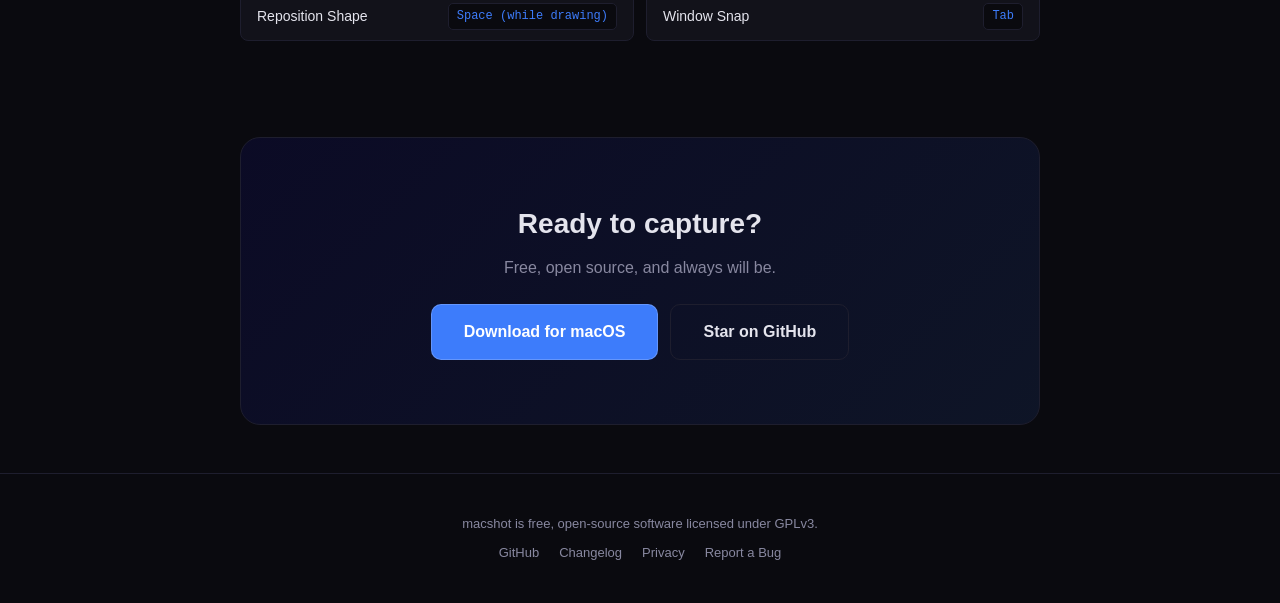
==== commit 2f667e5b: "ci: update appcast.xml for v4.1.2" ====
--- a/website/index.html
+++ b/website/index.html
@@ -6,12 +6,39 @@
 <title>macshot — Free Screenshot & Recording Tool for macOS</title>
 <meta name="description" content="The screenshot tool Apple forgot to make. Annotate, blur, beautify, record, scroll capture, OCR, upload. Premium features, no price tag. Free and open source forever.">
 <meta name="theme-color" content="#211BEF">
+<link rel="canonical" href="https://macshot.io/">
 <meta property="og:title" content="macshot — Free Screenshot & Recording Tool for macOS">
 <meta property="og:description" content="Capture, annotate, record. Native, fast, free. The screenshot tool Apple should have made.">
 <meta property="og:type" content="website">
-<meta property="og:url" content="https://macshot.io">
+<meta property="og:url" content="https://macshot.io/">
 <meta property="og:image" content="https://macshot.io/preview.png">
 <meta name="twitter:card" content="summary_large_image">
+<script type="application/ld+json">
+{
+  "@context": "https://schema.org",
+  "@type": "SoftwareApplication",
+  "name": "macshot",
+  "operatingSystem": "macOS 12.3+",
+  "applicationCategory": "DesignApplication",
+  "applicationSubCategory": "Screenshot & Screen Recording",
+  "description": "Native macOS screenshot and screen recording tool. Annotate, blur, beautify, scroll capture, OCR, and upload. Free and open source.",
+  "url": "https://macshot.io/",
+  "downloadUrl": "https://github.com/sw33tLie/macshot/releases/latest/download/MacShot.dmg",
+  "softwareVersion": "4.0.4",
+  "license": "https://www.gnu.org/licenses/gpl-3.0.html",
+  "author": {
+    "@type": "Person",
+    "name": "sw33tLie",
+    "url": "https://github.com/sw33tLie"
+  },
+  "offers": {
+    "@type": "Offer",
+    "price": "0",
+    "priceCurrency": "USD"
+  },
+  "image": "https://macshot.io/preview.png"
+}
+</script>
 <link rel="icon" href="favicon-16.png" type="image/png" sizes="16x16">
 <link rel="icon" href="favicon.png" type="image/png" sizes="32x32">
 <link rel="apple-touch-icon" href="apple-touch-icon.png">
@@ -146,13 +173,16 @@
 View on GitHub
 </a>
 </div>
-<p class="meta">macOS 12.3+ <span>|</span> Apple Silicon & Intel <span>|</span> v4.0.3</p>
+<p class="meta">macOS 12.3+ <span>|</span> Apple Silicon & Intel <span>|</span> v4.1.2</p>
 </div>
 </section>
 
 <section class="preview">
 <div class="wrap">
-<img src="preview.png" alt="macshot in action" width="700" loading="lazy">
+<picture>
+<source srcset="preview.webp" type="image/webp">
+<img src="preview.png" alt="macshot annotation toolbar demonstrating arrows, blur, measurements, numbered callouts, text, emoji, and beautify over a Google search screenshot on macOS" width="700" loading="lazy">
+</picture>
 </div>
 </section>
 
@@ -295,7 +325,7 @@
 <div class="install-grid">
 <div class="install-card">
 <h3>Homebrew</h3>
-<code onclick="navigator.clipboard.writeText('brew install sw33tlie/macshot/macshot')">brew install sw33tlie/macshot/macshot</code>
+<code onclick="navigator.clipboard.writeText('brew install --cask macshot')">brew install --cask macshot</code>
 <p class="note">Click to copy</p>
 </div>
 <div class="install-card">
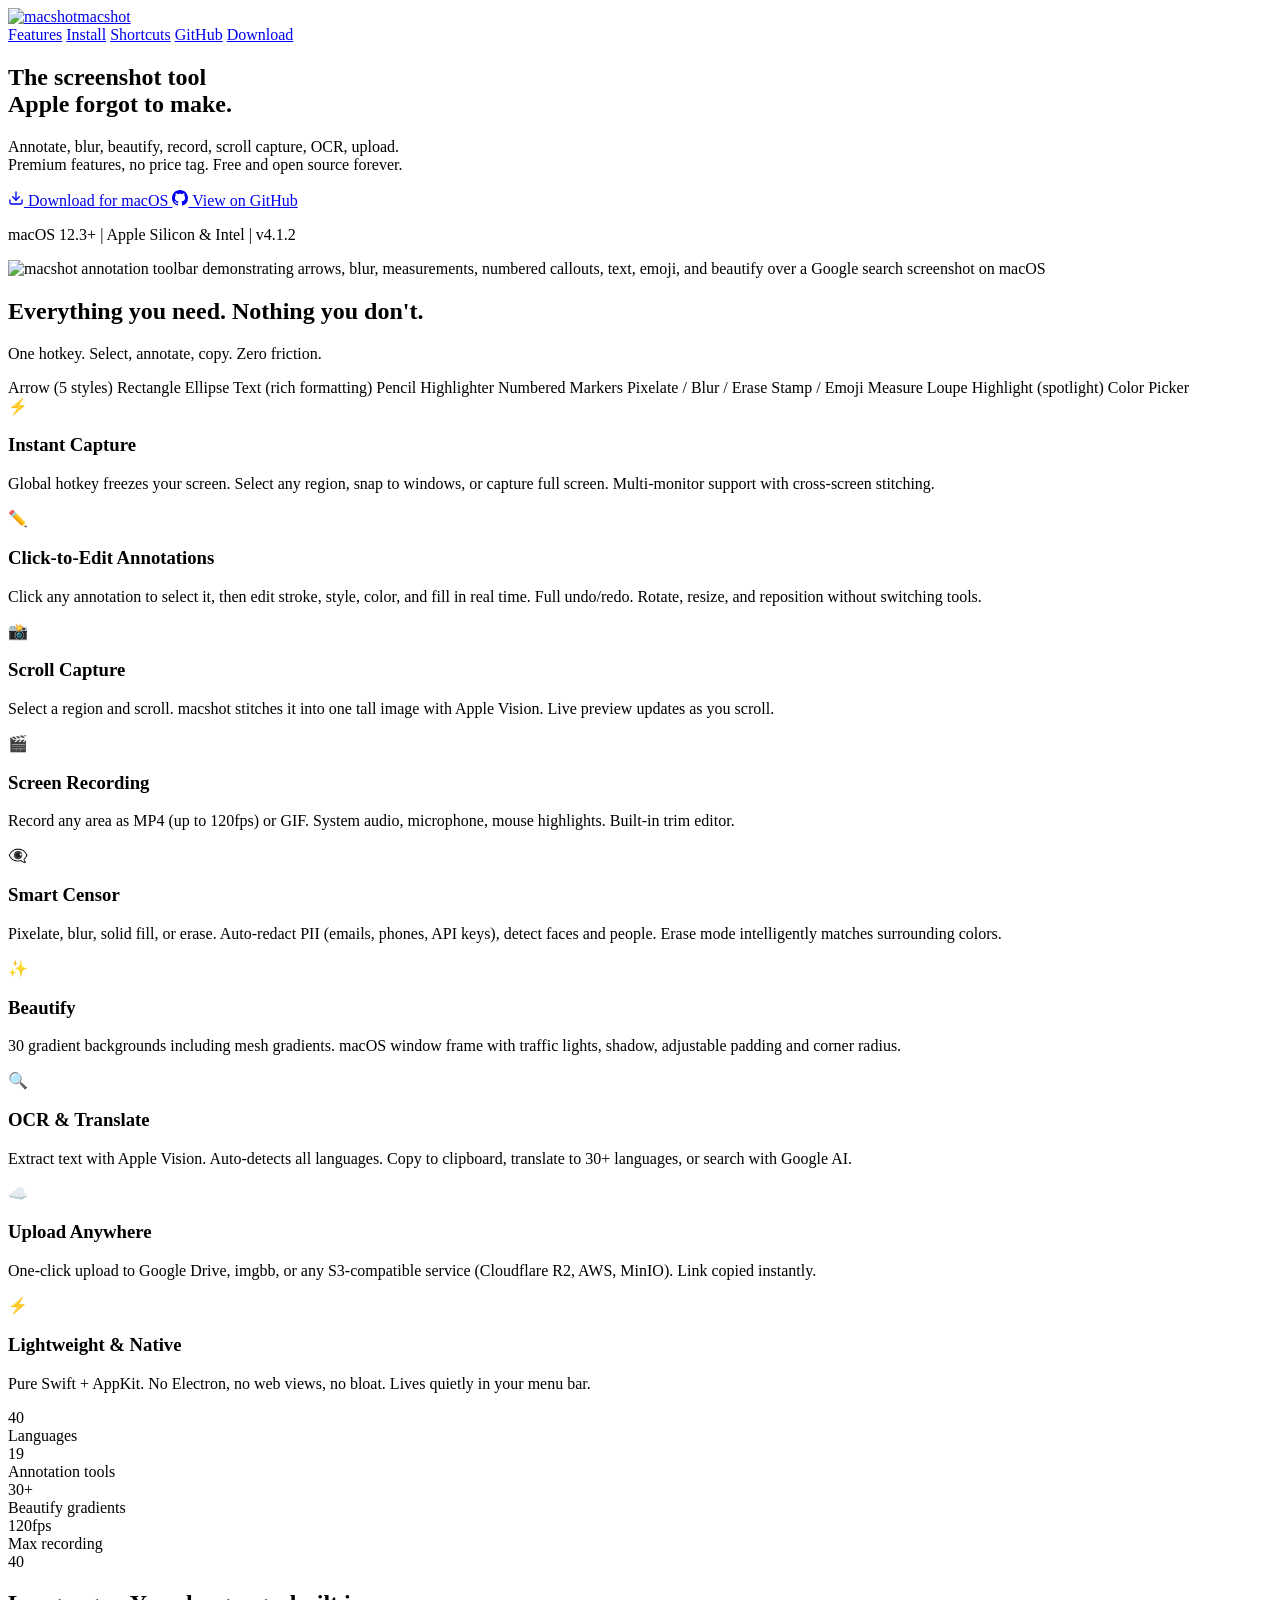
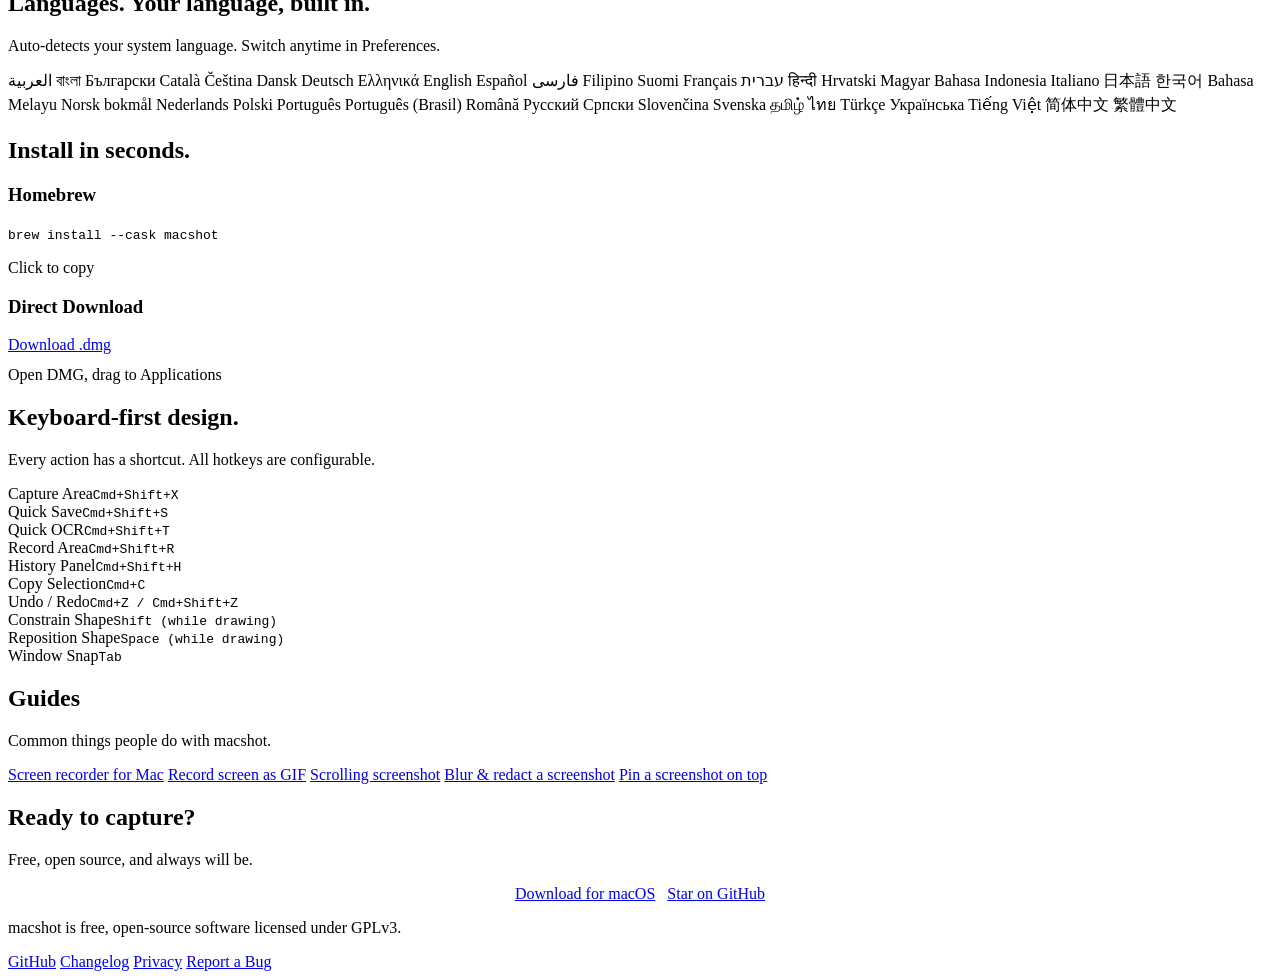
==== commit e5eaff10: "Add feature SEO landing pages + shared stylesheet Add five competitor-free, feature-focused landing " ====
--- a/website/index.html
+++ b/website/index.html
@@ -24,7 +24,7 @@
   "description": "Native macOS screenshot and screen recording tool. Annotate, blur, beautify, scroll capture, OCR, and upload. Free and open source.",
   "url": "https://macshot.io/",
   "downloadUrl": "https://github.com/sw33tLie/macshot/releases/latest/download/MacShot.dmg",
-  "softwareVersion": "4.0.4",
+  "softwareVersion": "4.1.2",
   "license": "https://www.gnu.org/licenses/gpl-3.0.html",
   "author": {
     "@type": "Person",
@@ -42,106 +42,7 @@
 <link rel="icon" href="favicon-16.png" type="image/png" sizes="16x16">
 <link rel="icon" href="favicon.png" type="image/png" sizes="32x32">
 <link rel="apple-touch-icon" href="apple-touch-icon.png">
-<style>
-*{margin:0;padding:0;box-sizing:border-box}
-:root{--accent:#3D7CFB;--accent2:#211BEF;--bg:#0a0a0f;--card:#12121a;--border:#1e1e2e;--text:#e4e4ed;--muted:#8888a0;--radius:12px}
-body{font-family:-apple-system,BlinkMacSystemFont,"SF Pro Display","Segoe UI",sans-serif;background:var(--bg);color:var(--text);line-height:1.6;-webkit-font-smoothing:antialiased;overflow-x:hidden}
-a{color:var(--accent);text-decoration:none}
-a:hover{text-decoration:underline}
-
-/* Glow background */
-.glow{position:fixed;top:-40%;left:50%;transform:translateX(-50%);width:800px;height:800px;background:radial-gradient(circle,rgba(61,124,251,.08) 0%,transparent 70%);pointer-events:none;z-index:0}
-
-/* Layout */
-.wrap{max-width:1080px;margin:0 auto;padding:0 24px;position:relative;z-index:1}
-section{padding:48px 0}
-
-/* Nav */
-nav{position:fixed;top:0;left:0;right:0;z-index:100;backdrop-filter:blur(20px);-webkit-backdrop-filter:blur(20px);background:rgba(10,10,15,.75);border-bottom:1px solid var(--border)}
-nav .wrap{display:flex;align-items:center;justify-content:space-between;height:56px}
-nav .logo{display:flex;align-items:center;gap:10px;font-weight:700;font-size:18px;color:#fff}
-nav .logo img{width:32px;height:32px}
-nav .links{display:flex;gap:24px;align-items:center;font-size:14px}
-nav .links a{color:var(--muted);transition:color .2s}
-nav .links a:hover{color:#fff;text-decoration:none}
-@media(max-width:640px){nav .links a:not(.btn){display:none}}
-.btn{display:inline-flex;align-items:center;gap:8px;padding:8px 20px;border-radius:8px;font-weight:600;font-size:14px;transition:all .2s;border:none;cursor:pointer}
-.btn-primary{background:rgba(255,255,255,.1);color:#fff;border:1px solid rgba(255,255,255,.2)}
-.btn-primary:hover{background:rgba(255,255,255,.18);text-decoration:none;transform:translateY(-1px)}
-.btn-accent{background:var(--accent);color:#fff}
-.btn-accent:hover{background:#5090ff;text-decoration:none;transform:translateY(-1px)}
-.btn-outline{background:transparent;color:var(--text);border:1px solid var(--border)}
-.btn-outline:hover{border-color:var(--muted);text-decoration:none}
-.btn-big{padding:14px 32px;font-size:16px;border-radius:10px}
-
-/* Hero */
-.hero{padding-top:140px;text-align:center}
-/* Blue buttons for hero/cta/install (override white nav button) */
-.hero .btn-primary,.cta .btn-primary,.install-card .btn-primary{background:var(--accent);color:#fff}
-.hero .btn-primary:hover,.cta .btn-primary:hover,.install-card .btn-primary:hover{background:#5090ff}
-.hero h1{font-size:clamp(36px,6vw,64px);font-weight:800;letter-spacing:-1.5px;line-height:1.1;background:linear-gradient(135deg,#fff 30%,var(--accent));-webkit-background-clip:text;-webkit-text-fill-color:transparent;background-clip:text}
-.hero .sub{font-size:clamp(16px,2.5vw,20px);color:var(--muted);max-width:600px;margin:20px auto 0}
-.hero .actions{display:flex;gap:12px;justify-content:center;margin-top:32px;flex-wrap:wrap}
-.hero .meta{margin-top:16px;font-size:13px;color:var(--muted)}
-.hero .meta span{margin:0 8px}
-
-/* Preview */
-.preview{padding-top:0;padding-bottom:80px;margin-top:-32px;text-align:center}
-.preview img{max-width:100%;border-radius:16px;box-shadow:0 32px 80px rgba(0,0,0,.5),0 0 0 1px var(--border);animation:float 6s ease-in-out infinite}
-@keyframes float{0%,100%{transform:translateY(0)}50%{transform:translateY(-8px)}}
-
-/* Features grid */
-.features{display:grid;grid-template-columns:repeat(auto-fit,minmax(300px,1fr));gap:20px}
-.feature{background:var(--card);border:1px solid var(--border);border-radius:var(--radius);padding:28px;transition:border-color .3s,transform .3s}
-.feature:hover{border-color:rgba(61,124,251,.3);transform:translateY(-2px)}
-.feature .icon{font-size:28px;margin-bottom:12px}
-.feature h3{font-size:17px;font-weight:700;margin-bottom:6px}
-.feature p{font-size:14px;color:var(--muted);line-height:1.5}
-
-/* Section headers */
-.section-label{text-align:center;margin-bottom:48px}
-.section-label h2{font-size:clamp(28px,4vw,40px);font-weight:800;letter-spacing:-1px}
-.section-label p{color:var(--muted);margin-top:8px;font-size:16px}
-
-/* Tools strip */
-.tools-strip{display:flex;flex-wrap:wrap;gap:10px;justify-content:center;margin-bottom:48px}
-.tool-tag{background:var(--card);border:1px solid var(--border);padding:6px 14px;border-radius:20px;font-size:13px;font-weight:500;white-space:nowrap}
-
-/* Language tags */
-.lang-grid{display:flex;flex-wrap:wrap;gap:8px;justify-content:center;max-width:800px;margin:0 auto}
-.lang-tag{background:var(--card);border:1px solid var(--border);padding:5px 12px;border-radius:16px;font-size:12px;font-weight:500;white-space:nowrap;color:var(--text)}
-.lang-count{font-size:clamp(36px,5vw,56px);font-weight:800;background:linear-gradient(135deg,#fff 30%,var(--accent));-webkit-background-clip:text;-webkit-text-fill-color:transparent;background-clip:text;margin-bottom:8px}
-
-/* Install */
-.install-grid{display:grid;grid-template-columns:1fr 1fr;gap:20px;max-width:700px;margin:0 auto}
-@media(max-width:600px){.install-grid{grid-template-columns:1fr}}
-.install-card{background:var(--card);border:1px solid var(--border);border-radius:var(--radius);padding:28px;text-align:center}
-.install-card h3{font-size:16px;font-weight:700;margin-bottom:12px}
-.install-card code{display:block;background:var(--bg);padding:12px 16px;border-radius:8px;font-family:"SF Mono",Menlo,monospace;font-size:13px;color:var(--accent);margin-bottom:12px;user-select:all;cursor:pointer;border:1px solid var(--border)}
-.install-card .note{font-size:12px;color:var(--muted)}
-
-/* Stats */
-.stats{display:flex;justify-content:center;gap:48px;flex-wrap:wrap;margin-top:48px}
-.stat{text-align:center}
-.stat .num{font-size:32px;font-weight:800;background:linear-gradient(135deg,var(--accent),#a78bfa);-webkit-background-clip:text;-webkit-text-fill-color:transparent;background-clip:text}
-.stat .label{font-size:13px;color:var(--muted);margin-top:4px}
-
-/* Shortcuts */
-.shortcuts{display:grid;grid-template-columns:repeat(auto-fit,minmax(260px,1fr));gap:12px;max-width:800px;margin:0 auto}
-.shortcut{display:flex;justify-content:space-between;align-items:center;background:var(--card);border:1px solid var(--border);border-radius:8px;padding:10px 16px;font-size:14px}
-.shortcut kbd{background:var(--bg);border:1px solid var(--border);padding:3px 8px;border-radius:5px;font-family:"SF Mono",Menlo,monospace;font-size:12px;color:var(--accent)}
-
-/* CTA */
-.cta{text-align:center;background:linear-gradient(135deg,rgba(33,27,239,.1),rgba(61,124,251,.1));border:1px solid var(--border);border-radius:20px;padding:64px 32px;margin:0 auto;max-width:800px}
-.cta h2{font-size:28px;font-weight:800;margin-bottom:8px}
-.cta p{color:var(--muted);margin-bottom:24px}
-
-/* Footer */
-footer{text-align:center;padding:40px 0;font-size:13px;color:var(--muted);border-top:1px solid var(--border)}
-footer a{color:var(--muted)}
-footer a:hover{color:var(--text)}
-footer .links{display:flex;gap:20px;justify-content:center;margin-top:8px}
-</style>
+<link rel="stylesheet" href="/style.css">
 </head>
 <body>
 <div class="glow"></div>
@@ -205,6 +106,7 @@
 <span class="tool-tag">Stamp / Emoji</span>
 <span class="tool-tag">Measure</span>
 <span class="tool-tag">Loupe</span>
+<span class="tool-tag">Highlight (spotlight)</span>
 <span class="tool-tag">Color Picker</span>
 </div>
 
@@ -252,13 +154,13 @@
 <div class="feature">
 <div class="icon">&#9889;</div>
 <h3>Lightweight & Native</h3>
-<p>~8 MB memory at idle. Pure Swift + AppKit. No Electron, no web views, no bloat. Lives quietly in your menu bar.</p>
+<p>Pure Swift + AppKit. No Electron, no web views, no bloat. Lives quietly in your menu bar.</p>
 </div>
 </div>
 
 <div class="stats">
-<div class="stat"><div class="num">~8 MB</div><div class="label">Memory at idle</div></div>
-<div class="stat"><div class="num">18</div><div class="label">Annotation tools</div></div>
+<div class="stat"><div class="num">40</div><div class="label">Languages</div></div>
+<div class="stat"><div class="num">19</div><div class="label">Annotation tools</div></div>
 <div class="stat"><div class="num">30+</div><div class="label">Beautify gradients</div></div>
 <div class="stat"><div class="num">120fps</div><div class="label">Max recording</div></div>
 </div>
@@ -358,6 +260,22 @@
 </div>
 </section>
 
+<section id="guides">
+<div class="wrap">
+<div class="section-label">
+<h2>Guides</h2>
+<p>Common things people do with macshot.</p>
+</div>
+<div class="tools-strip">
+<a class="tool-tag" href="/screen-recorder-mac">Screen recorder for Mac</a>
+<a class="tool-tag" href="/screen-recording-to-gif-mac">Record screen as GIF</a>
+<a class="tool-tag" href="/scrolling-screenshot-mac">Scrolling screenshot</a>
+<a class="tool-tag" href="/blur-screenshot-mac">Blur &amp; redact a screenshot</a>
+<a class="tool-tag" href="/pin-screenshot-mac">Pin a screenshot on top</a>
+</div>
+</div>
+</section>
+
 <section>
 <div class="wrap">
 <div class="cta">
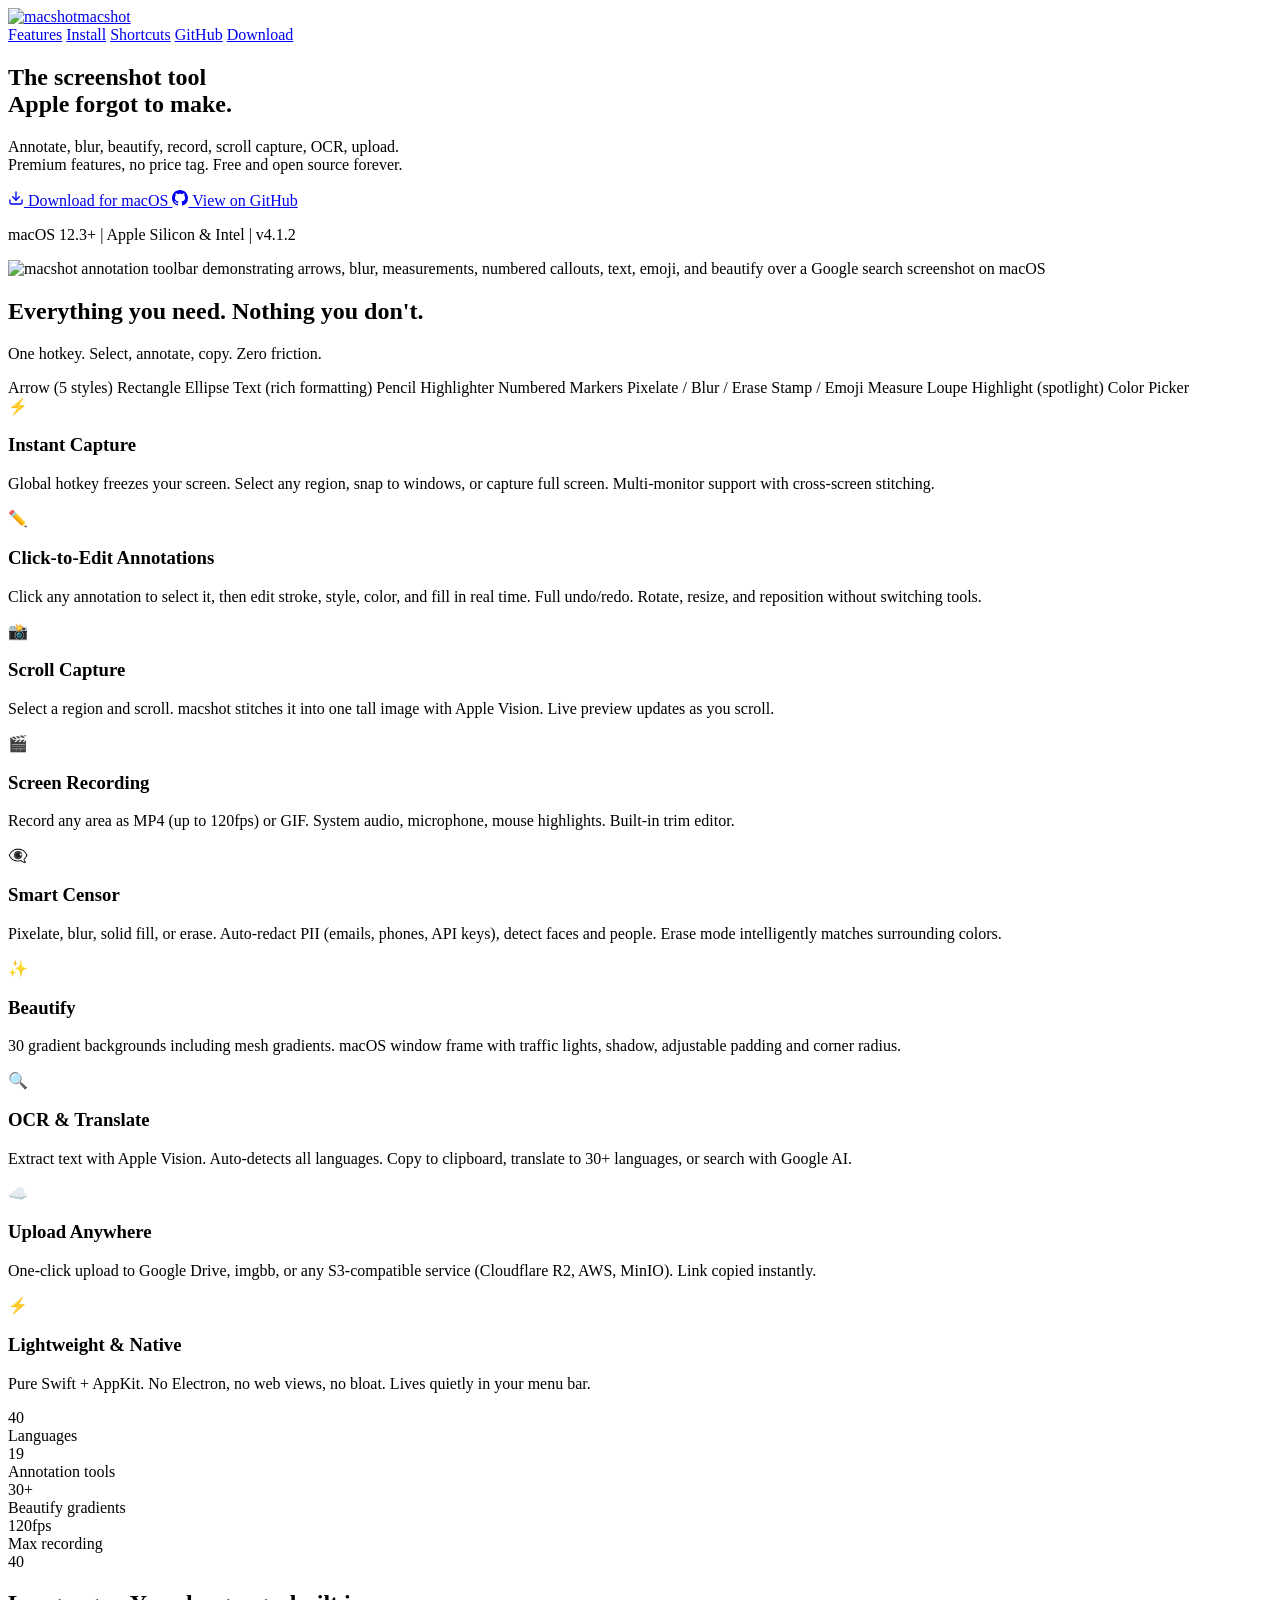
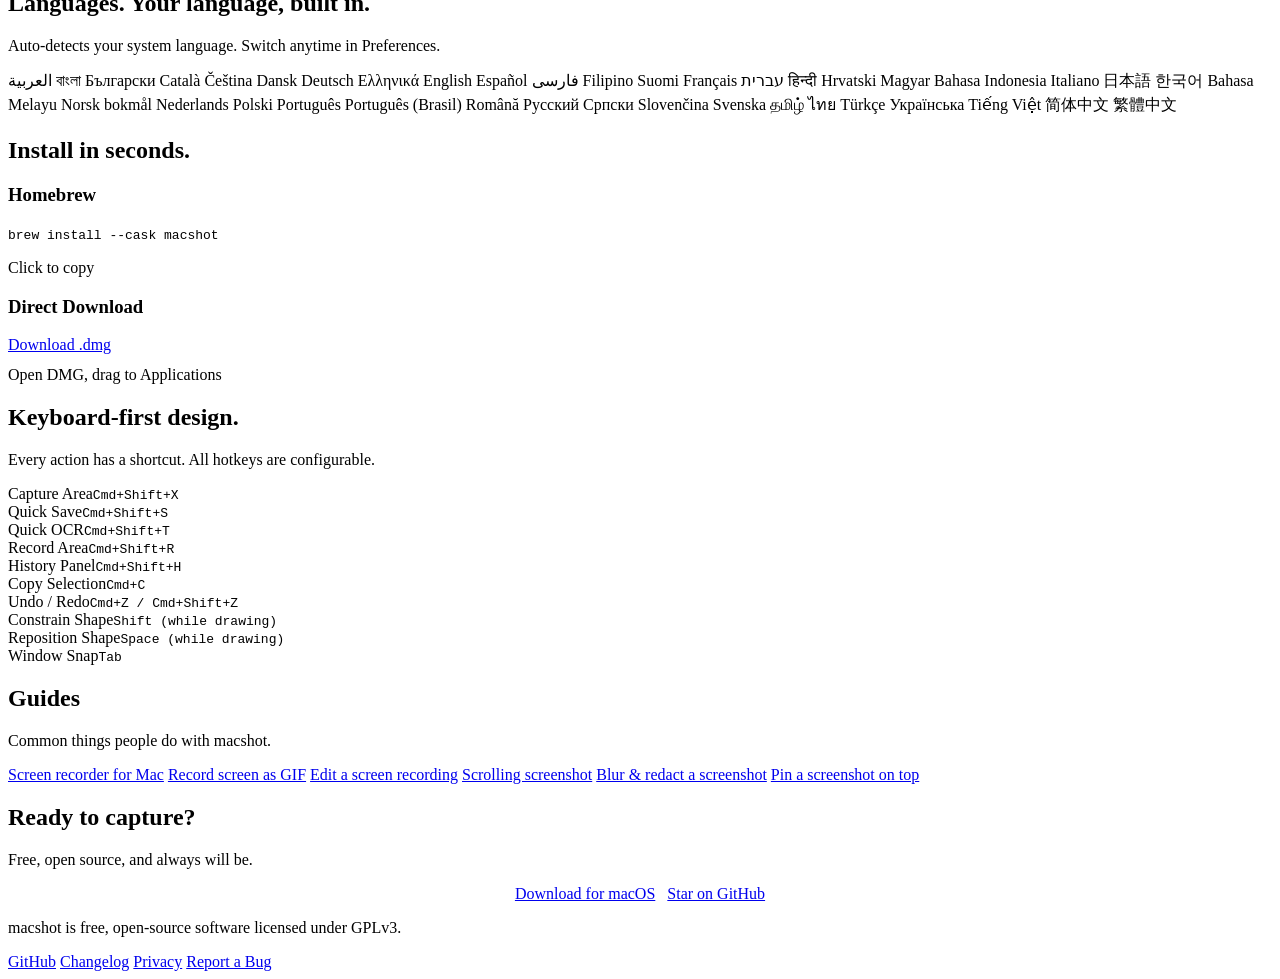
==== commit a4776892: "Remove Liquid Glass theme; add 4.2.0-beta.5 changelog - Delete LiquidGlass, OverlayChromePanel/Prese" ====
--- a/website/index.html
+++ b/website/index.html
@@ -266,9 +266,10 @@
 <h2>Guides</h2>
 <p>Common things people do with macshot.</p>
 </div>
-<div class="tools-strip">
+<div class="tools-strip guides-strip">
 <a class="tool-tag" href="/screen-recorder-mac">Screen recorder for Mac</a>
 <a class="tool-tag" href="/screen-recording-to-gif-mac">Record screen as GIF</a>
+<a class="tool-tag" href="/video-editor-mac">Edit a screen recording</a>
 <a class="tool-tag" href="/scrolling-screenshot-mac">Scrolling screenshot</a>
 <a class="tool-tag" href="/blur-screenshot-mac">Blur &amp; redact a screenshot</a>
 <a class="tool-tag" href="/pin-screenshot-mac">Pin a screenshot on top</a>
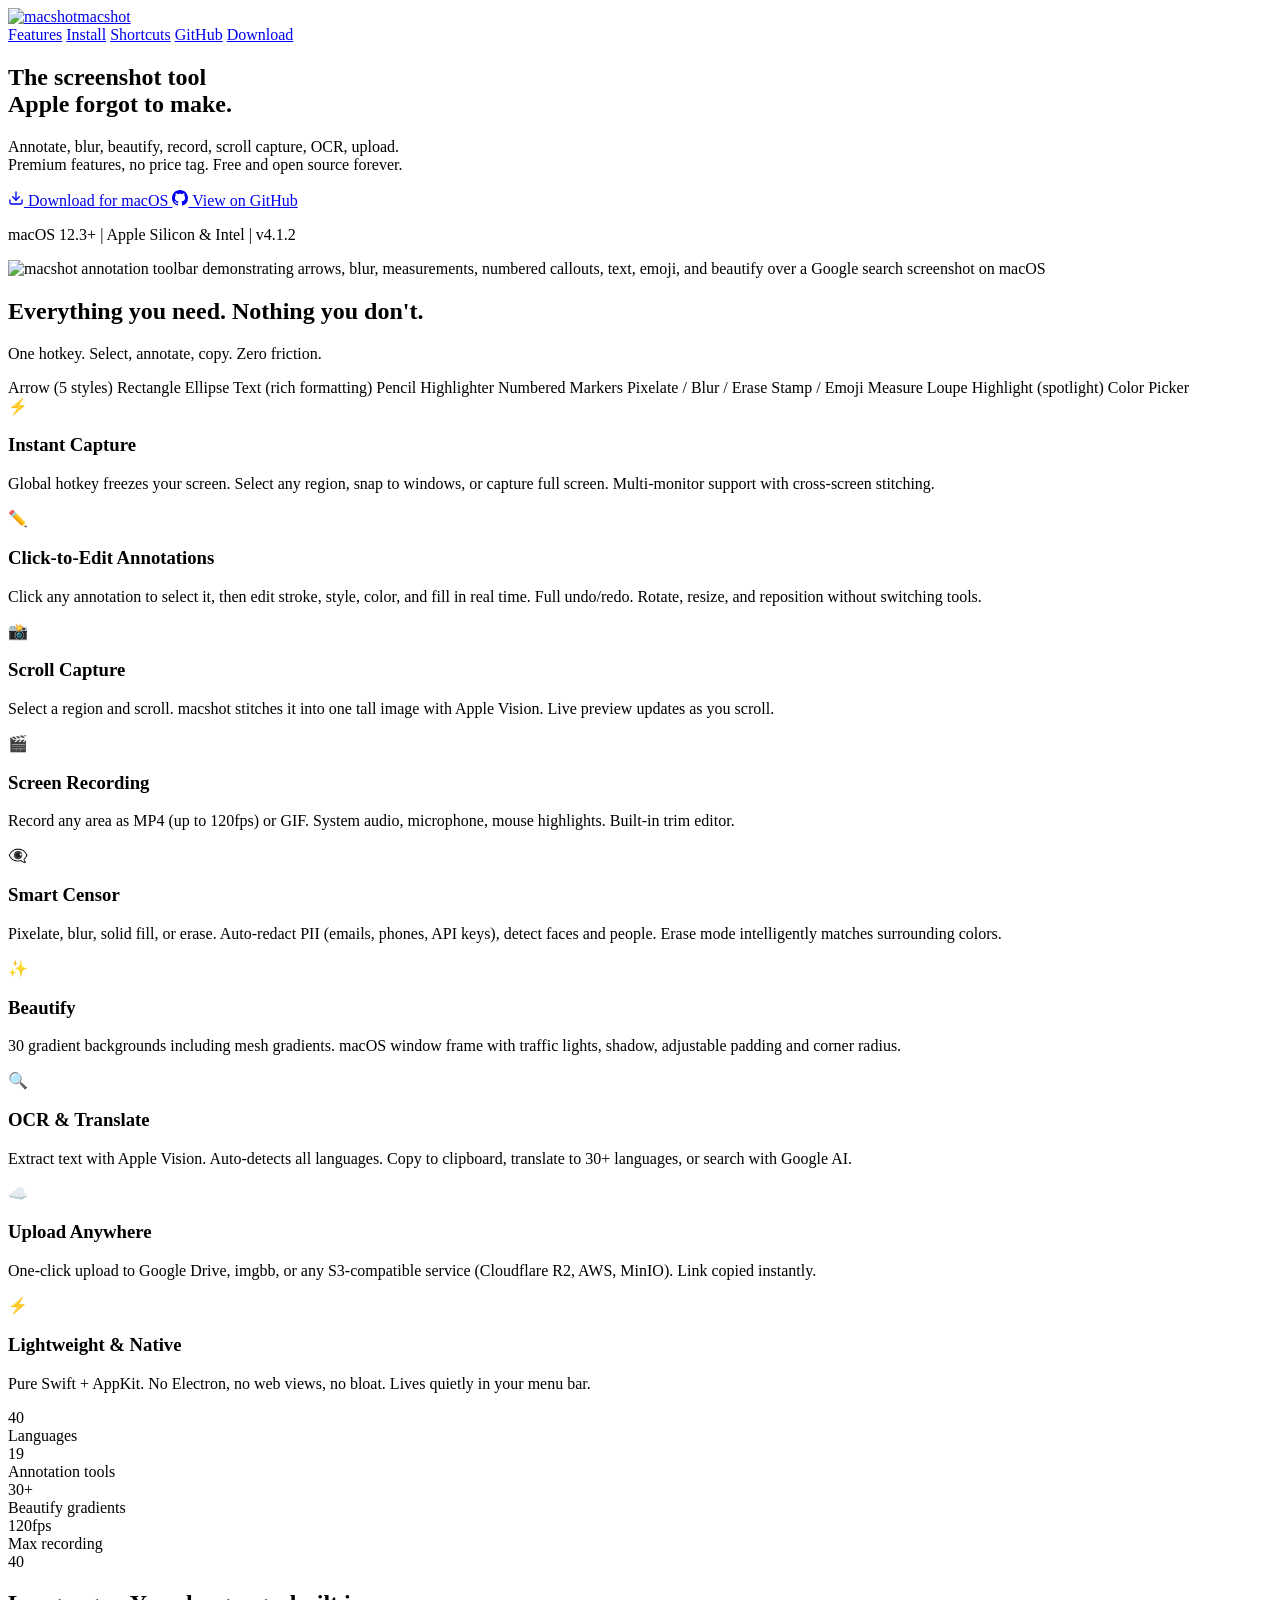
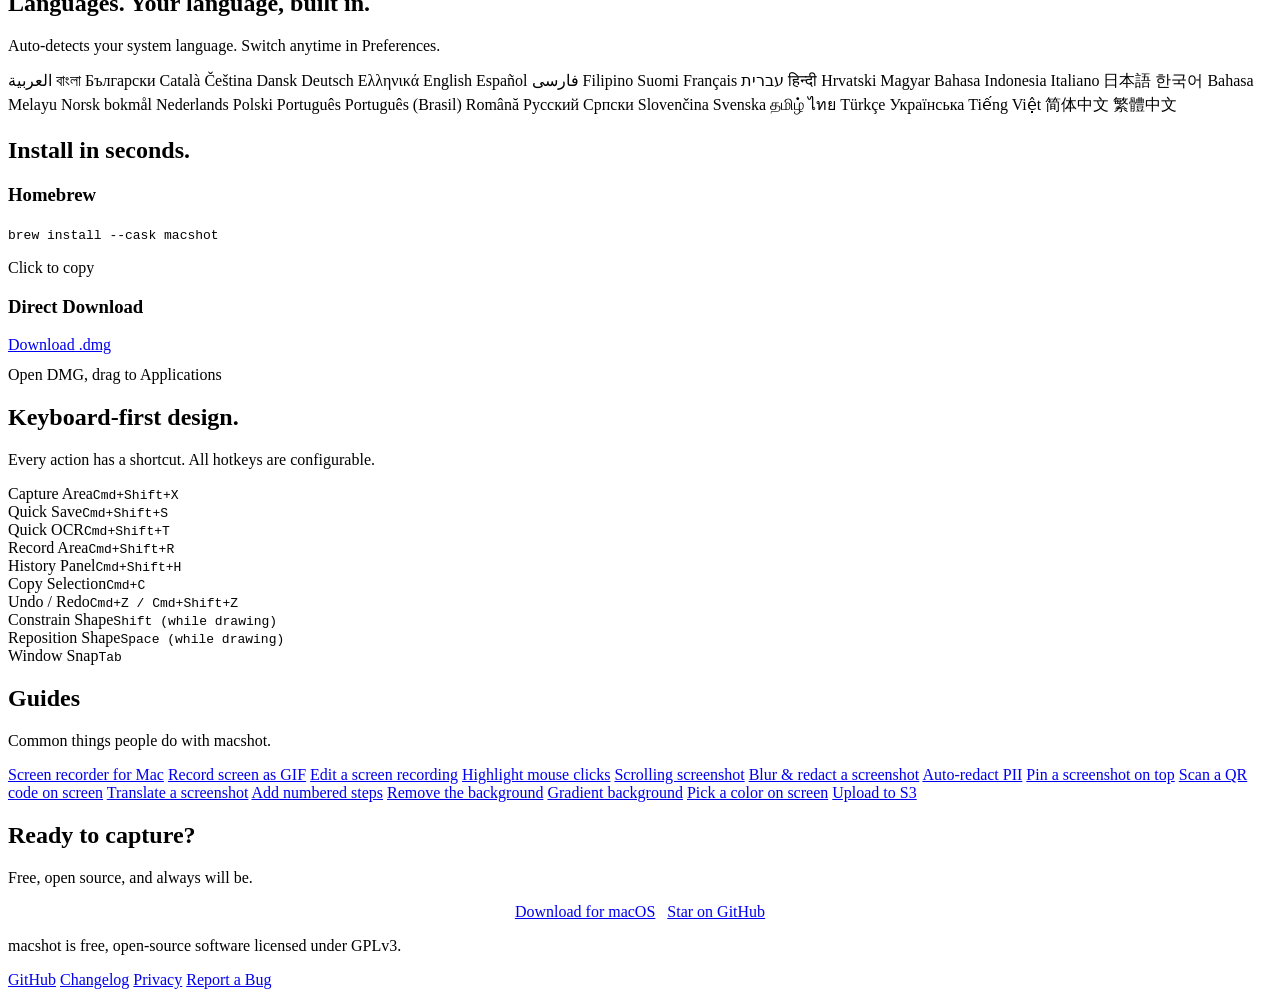
==== commit 34c99996: "Add 9 feature SEO landing pages with hero screenshots New pages targeting macshot's differentiated, " ====
--- a/website/index.html
+++ b/website/index.html
@@ -270,9 +270,18 @@
 <a class="tool-tag" href="/screen-recorder-mac">Screen recorder for Mac</a>
 <a class="tool-tag" href="/screen-recording-to-gif-mac">Record screen as GIF</a>
 <a class="tool-tag" href="/video-editor-mac">Edit a screen recording</a>
+<a class="tool-tag" href="/highlight-mouse-clicks-mac">Highlight mouse clicks</a>
 <a class="tool-tag" href="/scrolling-screenshot-mac">Scrolling screenshot</a>
 <a class="tool-tag" href="/blur-screenshot-mac">Blur &amp; redact a screenshot</a>
+<a class="tool-tag" href="/auto-redact-screenshot-mac">Auto-redact PII</a>
 <a class="tool-tag" href="/pin-screenshot-mac">Pin a screenshot on top</a>
+<a class="tool-tag" href="/scan-qr-code-from-screenshot-mac">Scan a QR code on screen</a>
+<a class="tool-tag" href="/translate-screenshot-mac">Translate a screenshot</a>
+<a class="tool-tag" href="/add-numbers-to-screenshot-mac">Add numbered steps</a>
+<a class="tool-tag" href="/remove-background-from-screenshot-mac">Remove the background</a>
+<a class="tool-tag" href="/screenshot-gradient-background-mac">Gradient background</a>
+<a class="tool-tag" href="/color-picker-screenshot-mac">Pick a color on screen</a>
+<a class="tool-tag" href="/screenshot-to-s3-mac">Upload to S3</a>
 </div>
 </div>
 </section>
